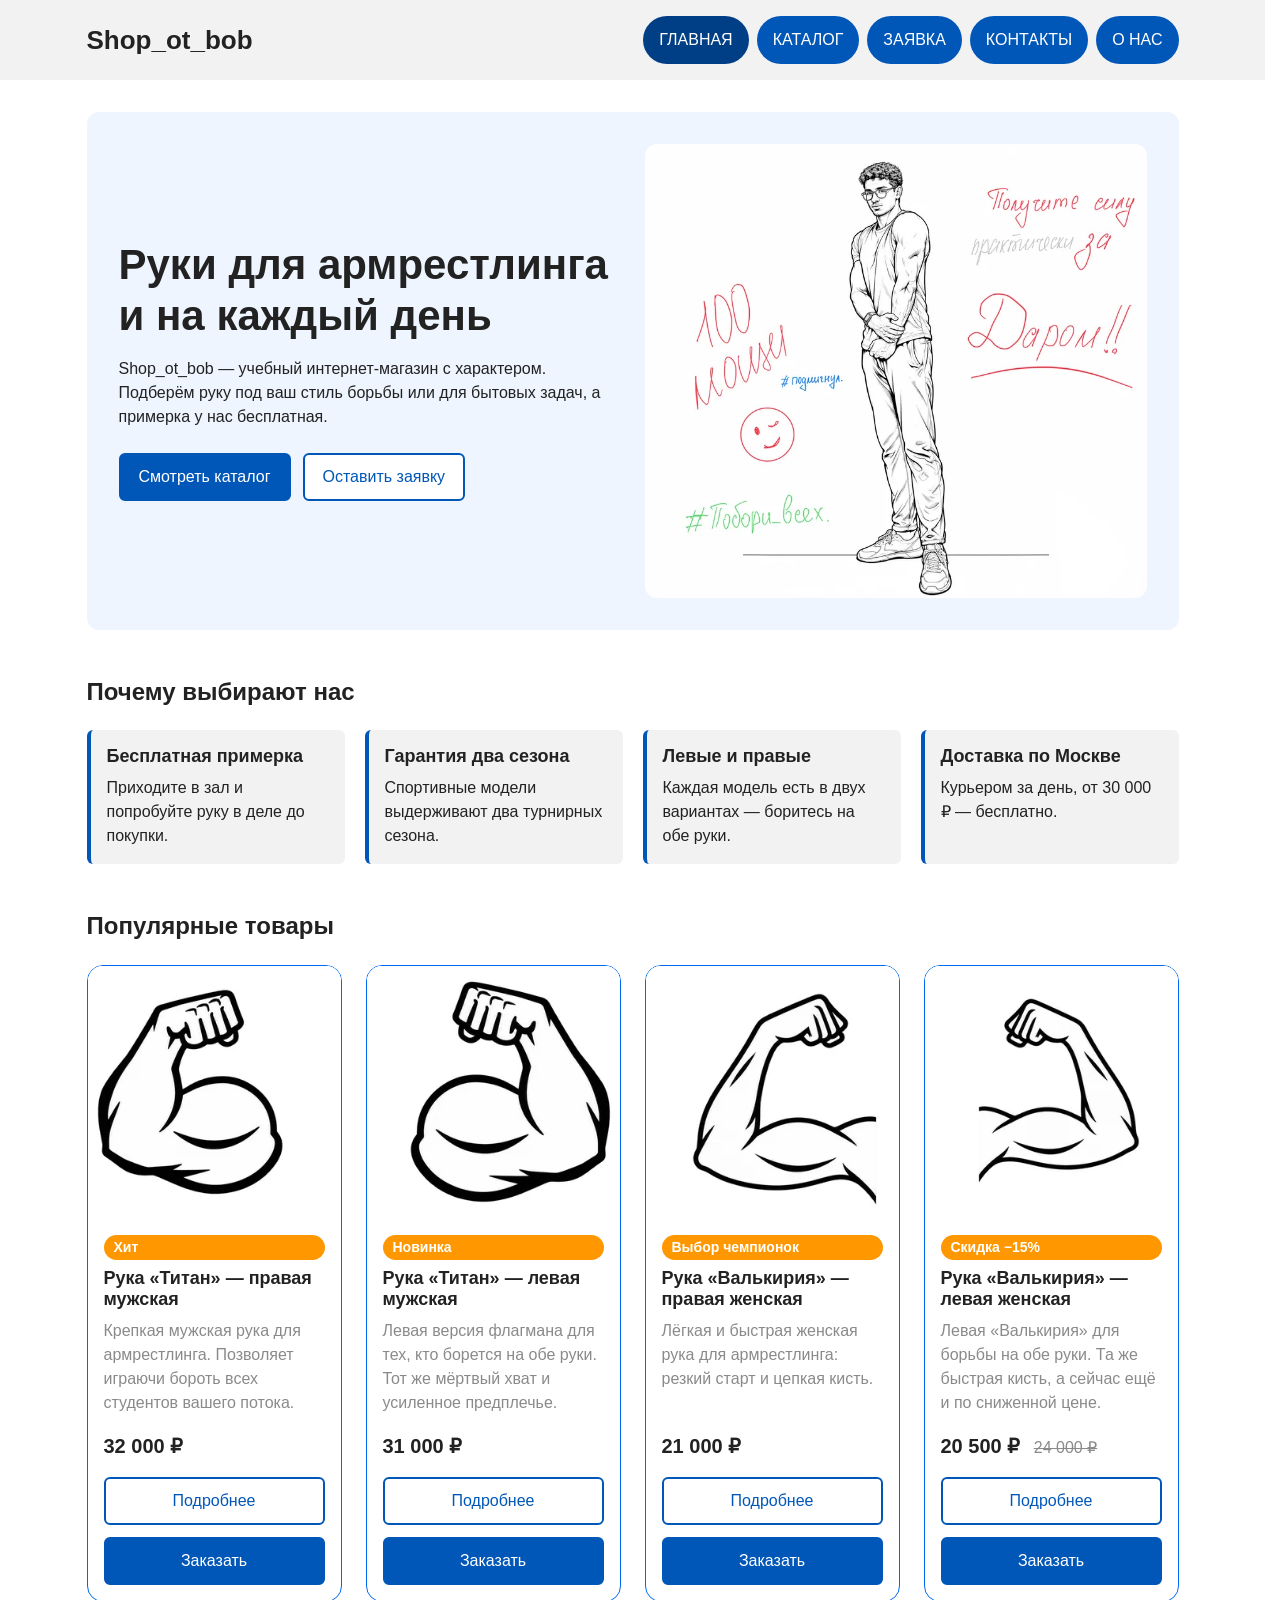
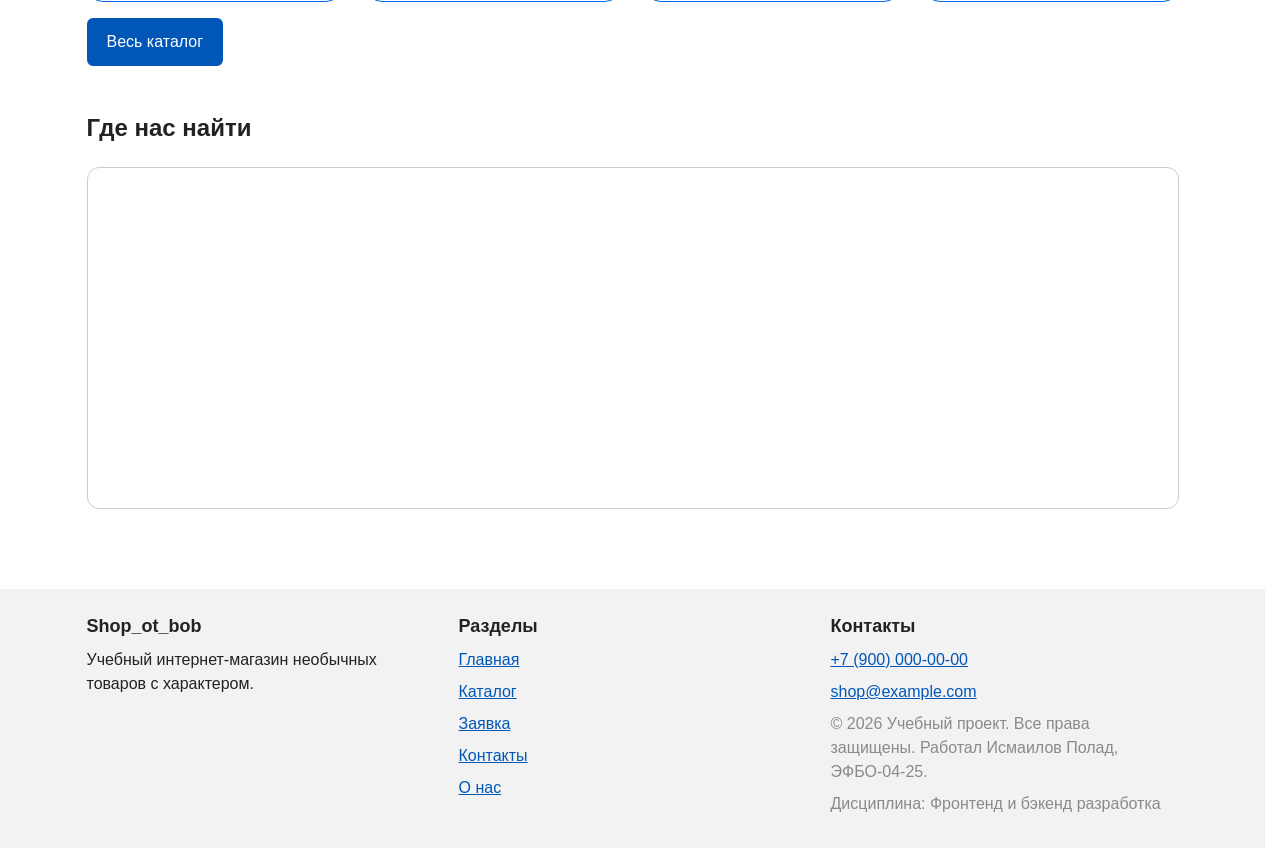
==== index.html @ aaa77d16 "feat: adapt home, catalog and about pages for mobile first layout" ====
<!DOCTYPE html>
<html lang="ru">
<head>
  <meta charset="UTF-8">
  <meta name="viewport" content="width=device-width, initial-scale=1.0">
  <title>Учебный интернет-магазин</title>
  <link rel="icon" type="image/png" href="images/favicon.png">
  <link rel="stylesheet" href="css/style.css">
  <link rel="stylesheet" href="css/responsive.css">
  <script src="js/main.js" defer></script>
</head>
<body>
<header class="page-header">
  <div class="site-header">
    <a class="site-logo" href="index.html">Shop_ot_bob</a>

    <nav class="site-nav" id="site-nav" aria-label="Основная навигация">
      <ul class="site-nav__list">
        <li class="site-nav__item"><a class="site-nav__link site-nav__link--active" href="index.html">Главная</a></li>
        <li class="site-nav__item"><a class="site-nav__link" href="catalog.html">Каталог</a></li>
        <li class="site-nav__item"><a class="site-nav__link" href="order.html">Заявка</a></li>
        <li class="site-nav__item"><a class="site-nav__link" href="contacts.html">Контакты</a></li>
        <li class="site-nav__item"><a class="site-nav__link" href="onas.html">О нас</a></li>
      </ul>
    </nav>
  </div>
</header>

<main class="main">
  <section class="hero section">
    <div class="hero__content">
      <h1 class="hero__title">Руки для армрестлинга и на каждый день</h1>
      <p class="hero__text">
        Shop_ot_bob — учебный интернет-магазин с характером. Подберём руку под ваш стиль борьбы
        или для бытовых задач, а примерка у нас бесплатная.
      </p>
      <div class="hero__actions">
        <a class="button" href="catalog.html">Смотреть каталог</a>
        <a class="button button--ghost" href="order.html">Оставить заявку</a>
      </div>
    </div>

    <div class="hero__media">
      <!--
        picture: на телефоне загружается вертикальный кадр,
        на планшете и desktop — широкий баннер. WebP — для браузеров, которые его понимают.
      -->
      <picture>
        <source
          media="(max-width: 639px)"
          type="image/webp"
          srcset="images/hero-tall-360.webp 360w,
                  images/hero-tall-720.webp 720w"
          sizes="100vw"
          width="720"
          height="900"
        >
        <source
          media="(max-width: 639px)"
          srcset="images/hero-tall-360.jpg 360w,
                  images/hero-tall-720.jpg 720w"
          sizes="100vw"
          width="720"
          height="900"
        >
        <source
          type="image/webp"
          srcset="images/hero-wide-800.webp 800w,
                  images/hero-wide-1200.webp 1200w,
                  images/hero-wide-1600.webp 1600w"
          sizes="(max-width: 899px) 480px, (max-width: 1187px) 45vw, 520px"
        >
        <img
          class="hero__image"
          src="images/hero-wide-800.jpg"
          srcset="images/hero-wide-800.jpg 800w,
                  images/hero-wide-1200.jpg 1200w,
                  images/hero-wide-1600.jpg 1600w"
          sizes="(max-width: 899px) 480px, (max-width: 1187px) 45vw, 520px"
          alt="Реклама товаров"
          width="1628"
          height="1472"
        >
      </picture>
    </div>
  </section>

  <section class="section" aria-labelledby="features-title">
    <h2 class="section__title" id="features-title">Почему выбирают нас</h2>

    <div class="features-grid">
      <article class="feature-card">
        <h3 class="feature-card__title">Бесплатная примерка</h3>
        <p>Приходите в зал и попробуйте руку в деле до покупки.</p>
      </article>

      <article class="feature-card">
        <h3 class="feature-card__title">Гарантия два сезона</h3>
        <p>Спортивные модели выдерживают два турнирных сезона.</p>
      </article>

      <article class="feature-card">
        <h3 class="feature-card__title">Левые и правые</h3>
        <p>Каждая модель есть в двух вариантах — боритесь на обе руки.</p>
      </article>

      <article class="feature-card">
        <h3 class="feature-card__title">Доставка по Москве</h3>
        <p>Курьером за день, от 30 000 ₽ — бесплатно.</p>
      </article>
    </div>
  </section>

  <section class="section" id="popular" aria-labelledby="popular-title">
    <h2 class="section__title" id="popular-title">Популярные товары</h2>

    <div class="products-grid products-grid--wide">
      <article class="product-card">
        <picture>
          <source
            type="image/webp"
            srcset="images/pravaya_ruka-320.webp 320w,
                    images/pravaya_ruka-480.webp 480w,
                    images/pravaya_ruka-640.webp 640w"
            sizes="(max-width: 639px) 100vw, (max-width: 1023px) 50vw, (max-width: 1279px) 33vw, 270px"
          >
          <img
            class="product-card__image"
            src="images/pravaya_ruka-480.jpg"
            srcset="images/pravaya_ruka-320.jpg 320w,
                    images/pravaya_ruka-480.jpg 480w,
                    images/pravaya_ruka-640.jpg 640w"
            sizes="(max-width: 639px) 100vw, (max-width: 1023px) 50vw, (max-width: 1279px) 33vw, 270px"
            alt="Правая рука для армрестлинга"
            width="640"
            height="640"
            loading="lazy"
          >
        </picture>
        <div class="product-card__body">
          <p class="product-card__badge">Хит</p>
          <h3 class="product-card__title"><a href="product.html">Рука «Титан» — правая мужская</a></h3>
          <p class="product-card__description">Крепкая мужская рука для армрестлинга. Позволяет играючи бороть всех студентов вашего потока.</p>
          <p class="product-card__price">32&nbsp;000&nbsp;₽</p>
          <div class="product-card__actions">
            <a class="button button--ghost" href="product.html">Подробнее</a>
            <button class="button product-card__button" type="button" data-product="Рука «Титан» — правая мужская">Заказать</button>
          </div>
        </div>
      </article>

      <article class="product-card">
        <picture>
          <source
            type="image/webp"
            srcset="images/levaya_ruka-320.webp 320w,
                    images/levaya_ruka-480.webp 480w,
                    images/levaya_ruka-640.webp 640w"
            sizes="(max-width: 639px) 100vw, (max-width: 1023px) 50vw, (max-width: 1279px) 33vw, 270px"
          >
          <img
            class="product-card__image"
            src="images/levaya_ruka-480.jpg"
            srcset="images/levaya_ruka-320.jpg 320w,
                    images/levaya_ruka-480.jpg 480w,
                    images/levaya_ruka-640.jpg 640w"
            sizes="(max-width: 639px) 100vw, (max-width: 1023px) 50vw, (max-width: 1279px) 33vw, 270px"
            alt="Левая рука для армрестлинга"
            width="640"
            height="640"
            loading="lazy"
          >
        </picture>
        <div class="product-card__body">
          <p class="product-card__badge">Новинка</p>
          <h3 class="product-card__title"><a href="product.html">Рука «Титан» — левая мужская</a></h3>
          <p class="product-card__description">Левая версия флагмана для тех, кто борется на обе руки. Тот же мёртвый хват и усиленное предплечье.</p>
          <p class="product-card__price">31&nbsp;000&nbsp;₽</p>
          <div class="product-card__actions">
            <a class="button button--ghost" href="product.html">Подробнее</a>
            <button class="button product-card__button" type="button" data-product="Рука «Титан» — левая мужская">Заказать</button>
          </div>
        </div>
      </article>

      <article class="product-card">
        <picture>
          <source
            type="image/webp"
            srcset="images/prav_zhenskaya_ruka-320.webp 320w,
                    images/prav_zhenskaya_ruka-480.webp 480w,
                    images/prav_zhenskaya_ruka-640.webp 640w"
            sizes="(max-width: 639px) 100vw, (max-width: 1023px) 50vw, (max-width: 1279px) 33vw, 270px"
          >
          <img
            class="product-card__image"
            src="images/prav_zhenskaya_ruka-480.jpg"
            srcset="images/prav_zhenskaya_ruka-320.jpg 320w,
                    images/prav_zhenskaya_ruka-480.jpg 480w,
                    images/prav_zhenskaya_ruka-640.jpg 640w"
            sizes="(max-width: 639px) 100vw, (max-width: 1023px) 50vw, (max-width: 1279px) 33vw, 270px"
            alt="Правая женская рука для армрестлинга"
            width="640"
            height="640"
            loading="lazy"
          >
        </picture>
        <div class="product-card__body">
          <p class="product-card__badge">Выбор чемпионок</p>
          <h3 class="product-card__title"><a href="product.html">Рука «Валькирия» — правая женская</a></h3>
          <p class="product-card__description">Лёгкая и быстрая женская рука для армрестлинга: резкий старт и цепкая кисть.</p>
          <p class="product-card__price">21&nbsp;000&nbsp;₽</p>
          <div class="product-card__actions">
            <a class="button button--ghost" href="product.html">Подробнее</a>
            <button class="button product-card__button" type="button" data-product="Рука «Валькирия» — правая женская">Заказать</button>
          </div>
        </div>
      </article>

      <article class="product-card">
        <picture>
          <source
            type="image/webp"
            srcset="images/lev_zhenskaya_ruka-320.webp 320w,
                    images/lev_zhenskaya_ruka-480.webp 480w,
                    images/lev_zhenskaya_ruka-640.webp 640w"
            sizes="(max-width: 639px) 100vw, (max-width: 1023px) 50vw, (max-width: 1279px) 33vw, 270px"
          >
          <img
            class="product-card__image"
            src="images/lev_zhenskaya_ruka-480.jpg"
            srcset="images/lev_zhenskaya_ruka-320.jpg 320w,
                    images/lev_zhenskaya_ruka-480.jpg 480w,
                    images/lev_zhenskaya_ruka-640.jpg 640w"
            sizes="(max-width: 639px) 100vw, (max-width: 1023px) 50vw, (max-width: 1279px) 33vw, 270px"
            alt="Левая женская рука для армрестлинга"
            width="640"
            height="640"
            loading="lazy"
          >
        </picture>
        <div class="product-card__body">
          <p class="product-card__badge">Скидка −15%</p>
          <h3 class="product-card__title"><a href="product.html">Рука «Валькирия» — левая женская</a></h3>
          <p class="product-card__description">Левая «Валькирия» для борьбы на обе руки. Та же быстрая кисть, а сейчас ещё и по сниженной цене.</p>
          <p class="product-card__price">20&nbsp;500&nbsp;₽ <del>24&nbsp;000&nbsp;₽</del></p>
          <div class="product-card__actions">
            <a class="button button--ghost" href="product.html">Подробнее</a>
            <button class="button product-card__button" type="button" data-product="Рука «Валькирия» — левая женская">Заказать</button>
          </div>
        </div>
      </article>
    </div>

    <p class="hero__actions">
      <a class="button" href="catalog.html">Весь каталог</a>
    </p>
  </section>

  <section class="section" id="map" aria-labelledby="map-title">
    <h2 class="section__title" id="map-title">Где нас найти</h2>
    <div class="map-container">
      <iframe src="https://yandex.ru/map-widget/v1/?um=constructor%3A89a524108dad21f16cf2f4a0d76adc41d935ef46cfc1c6afd9af5f4293ef12c2&amp;source=constructor" frameborder="0"></iframe>
    </div>
  </section>

  <p class="success-message" id="quick-success" role="status" hidden>
  Форма успешно отправлена!
</p>
</main>

<footer class="site-footer">
  <div class="site-footer__inner">
    <div class="site-footer__col">
      <p class="site-footer__title">Shop_ot_bob</p>
      <p>Учебный интернет-магазин необычных товаров с характером.</p>
    </div>

    <nav class="site-footer__col" aria-label="Навигация в подвале">
      <p class="site-footer__title">Разделы</p>
      <ul class="site-footer__list">
          <li><a href="index.html">Главная</a></li>
          <li><a href="catalog.html">Каталог</a></li>
          <li><a href="order.html">Заявка</a></li>
          <li><a href="contacts.html">Контакты</a></li>
          <li><a href="onas.html">О нас</a></li>
      </ul>
    </nav>

    <div class="site-footer__col">
      <p class="site-footer__title">Контакты</p>
      <ul class="site-footer__list">
        <li><a href="tel:+79000000000">+7 (900) 000-00-00</a></li>
        <li><a href="mailto:shop@example.com">shop@example.com</a></li>
      </ul>
      <p class="site-footer__copy">&copy; 2026 Учебный проект. Все права защищены. Работал Исмаилов Полад, ЭФБО-04-25.</p>
      <p class="site-footer__copy">Дисциплина: Фронтенд и бэкенд разработка</p>
    </div>
  </div>
</footer>

<dialog class="order-dialog" id="order-dialog" aria-labelledby="order-dialog-title">
  <h2 class="order-dialog__title" id="order-dialog-title" tabindex="-1" autofocus>Быстрая заявка</h2>

  <form class="order-form order-form--single js-form" id="quick-form" action="#" method="post" data-success="quick-success" novalidate>
    <input id="selected-product" name="selected-product" type="hidden">

    <div class="order-form__group">
      <label class="order-form__label" for="quick-name">Имя</label>
      <input class="order-form__input" id="quick-name" name="name" type="text" minlength="2" autocomplete="given-name" placeholder="Введите ваше имя" required>
    </div>

    <div class="order-form__group">
      <label class="order-form__label" for="quick-email">E-mail</label>
      <input class="order-form__input" id="quick-email" name="email" type="email" autocomplete="email" placeholder="example@mail.ru" required>
    </div>

    <div class="order-form__group">
      <label class="order-form__label" for="quick-phone">Телефон</label>
      <input class="order-form__input" id="quick-phone" name="phone" type="tel" inputmode="tel" autocomplete="tel" placeholder="+7 (900) 000-00-00" pattern="^\+7 \(\d{3}\) \d{3}-\d{2}-\d{2}$" required>
      <p class="form-note" id="quick-phone-hint">Формат: +7 (900) 000-00-00</p>
    </div>

    <div class="order-form__group">
      <label class="order-form__label" for="quick-topic">Тема заявки</label>
      <select class="order-form__select" id="quick-topic" name="topic" required>
        <option value="">Выберите тему</option>
        <option value="product">Заказ товара</option>
        <option value="consultation">Консультация</option>
        <option value="delivery">Доставка</option>
      </select>
    </div>

    <div class="order-form__group">
      <label class="order-form__label" for="quick-comment">Комментарий</label>
      <textarea class="order-form__textarea" id="quick-comment" name="comment" rows="3" placeholder="Укажите дополнительную информацию"></textarea>
    </div>

    <div class="order-form__group order-form__group--wide">
      <label class="order-form__check" for="quick-agreement">
        <input id="quick-agreement" name="agreement" type="checkbox" required>
        Я согласен на обработку данных
      </label>
    </div>

    <div class="form-actions">
      <button class="button" type="submit">Отправить заявку</button>
      <button class="button button--ghost" type="button" data-close-dialog>Закрыть</button>
    </div>
  </form>
</dialog>
</body>
</html>
---- css/style.css ----
/*
  style.css — базовое оформление сайта (основа из КР №1).
  Здесь цвета, шрифты, кнопки, карточки, формы и таблицы.
  Всё, что связано с сеткой и размерами экранов, лежит в responsive.css.
*/

/* ===============================
   1. Переменные проекта
   =============================== */
:root {
  /* Основные цвета проекта */
  --color-bg: #ffffff;
  --color-text: #222222;
  --color-muted: #8a8a8a;
  --color-primary: #0057b8;
  --color-primary-dark: #003f86;
  --color-border: #dddddd;
  --color-border-strong: #cccccc;
  --color-surface: #f2f2f2;
  --color-surface-accent: #eef5ff;
  --color-danger: #b00020;
  --color-success: #168a2f;
  --color-success-bg: #eefaf0;
  --color-white: #ffffff;
  --color-badge-bg: #ff9800;
  --color-badge-text: #ffffff;

  /* Отступы */
  --space-xs: 4px;
  --space-sm: 8px;
  --space-md: 16px;
  --space-lg: 24px;
  --space-xl: 32px;

  /* Скругления */
  --radius-sm: 6px;
  --radius-md: 8px;
  --radius-lg: 12px;
  --radius-pill: 24px;

  /* Размеры */
  --container-width: 1140px;
}

/* ===============================
   2. Базовые стили
   =============================== */

/*
  border-box делает расчёт размеров понятным:
  width включает content, padding и border.
*/
* {
  box-sizing: border-box;
}

html {
  scrollbar-gutter: stable;
}

/*
  body — flex-колонка на всю высоту окна,
  чтобы подвал прижимался к низу на коротких страницах.
*/
body {
  min-height: 100vh;
  display: flex;
  flex-direction: column;
  margin: 0;
  font-family: Arial, sans-serif;
  line-height: 1.5;
  color: var(--color-text);
  background-color: var(--color-bg);
}

h1,
h2,
h3 {
  line-height: 1.2;
}

a {
  color: var(--color-primary);
}

a:hover {
  color: var(--color-primary-dark);
}

/* Шапка и подвал — светло-серый фон, как в КР №1. */
.page-header,
.site-footer {
  background-color: var(--color-surface);
}

.site-footer {
  margin-top: auto;
}

.site-footer p {
  margin: 0 0 var(--space-sm);
}

.site-footer__title {
  margin: 0 0 var(--space-sm);
  font-size: 18px;
  font-weight: bold;
}

.site-footer__list {
  margin: 0;
  padding: 0;
  list-style: none;
}

.site-footer__list li {
  margin-bottom: var(--space-sm);
}

.site-footer__copy {
  color: var(--color-muted);
}

/* Текстовый логотип. */
.site-logo {
  font-weight: bold;
  text-decoration: none;
  font-size: 26px;
  color: var(--color-text);
}

.site-logo:hover {
  color: var(--color-primary-dark);
}

/* Убираем стандартные отступы и маркеры списка навигации. */
.site-nav__list {
  margin: 0;
  padding: 0;
  list-style: none;
}

/* ===============================
   3. Общие элементы интерфейса
   =============================== */

/* Ссылки меню оформлены как «таблетки». */
.site-nav__link {
  display: flex;
  align-items: center;
  justify-content: center;
  min-height: 48px;
  padding: 12px 20px;
  border-radius: var(--radius-pill);
  background-color: var(--color-primary);
  color: var(--color-white);
  text-decoration: none;
  text-transform: uppercase;
}

.site-nav__link:hover {
  background-color: var(--color-primary-dark);
  color: var(--color-white);
}

/* Текущая страница в меню. */
.site-nav__link--active {
  background-color: var(--color-primary-dark);
}

/* Кнопки: и <button>, и ссылки с классом .button выглядят одинаково. */
button {
  font: inherit;
  cursor: pointer;
}

.button {
  display: inline-flex;
  align-items: center;
  justify-content: center;
  min-height: 44px;
  padding: 10px 18px;
  border: 2px solid var(--color-primary);
  border-radius: var(--radius-sm);
  background-color: var(--color-primary);
  color: var(--color-white);
  font: inherit;
  text-align: center;
  text-decoration: none;
}

.button:hover {
  border-color: var(--color-primary-dark);
  background-color: var(--color-primary-dark);
  color: var(--color-white);
}

/* Второстепенная кнопка — только рамка. */
.button--ghost {
  background-color: var(--color-white);
  color: var(--color-primary);
}

.button--ghost:hover {
  background-color: var(--color-surface-accent);
  color: var(--color-primary-dark);
}

.section__title {
  margin: 0 0 var(--space-lg);
  font-size: 24px;
}

.page-title {
  margin: 0 0 var(--space-md);
  font-size: 28px;
}

.page-lead {
  margin: 0 0 var(--space-lg);
  color: var(--color-muted);
}

/* «Хлебные крошки». */
.breadcrumbs__list {
  display: flex;
  flex-wrap: wrap;
  gap: var(--space-sm);
  margin: 0 0 var(--space-md);
  padding: 0;
  list-style: none;
  color: var(--color-muted);
}

.breadcrumbs__list li + li::before {
  content: "/";
  margin-right: var(--space-sm);
}

/* ===============================
   4. Компоненты страницы
   =============================== */

/* Hero-блок — первый крупный блок главной страницы. */
.hero {
  padding: var(--space-lg) var(--space-md);
  border-radius: var(--radius-lg);
  background-color: var(--color-surface-accent);
}

.hero__title {
  margin: 0 0 var(--space-md);
  font-size: 28px;
}

.hero__text {
  margin: 0 0 var(--space-lg);
}

.hero__image {
  display: block;
  border-radius: var(--radius-lg);
  background-color: var(--color-white);
}

/* Карточки преимуществ. */
.feature-card {
  padding: var(--space-md);
  border-left: 4px solid var(--color-primary);
  border-radius: var(--radius-sm);
  background-color: var(--color-surface);
}

.feature-card__title {
  margin: 0 0 var(--space-sm);
  font-size: 18px;
}

.feature-card p {
  margin: 0;
}

/* Карточка товара. */
.product-card {
  border: 1px solid #0069f1;
  border-radius: 16px;
  background-color: var(--color-white);
  overflow: hidden;
}

.product-card__image {
  display: block;
  width: 100%;
  background-color: var(--color-white);
}

.product-card__body {
  padding: var(--space-md);
}

.product-card__badge {
  display: inline-block;
  margin: 0 0 var(--space-sm);
  padding: 2px 10px;
  border-radius: var(--radius-pill);
  background-color: var(--color-badge-bg);
  color: var(--color-badge-text);
  font-size: 14px;
  font-weight: bold;
}

.product-card__title {
  margin: 0 0 var(--space-sm);
  font-size: 18px;
}

.product-card__title a {
  color: var(--color-text);
  text-decoration: none;
}

.product-card__title a:hover {
  color: var(--color-primary);
  text-decoration: underline;
}

.product-card__description {
  margin: 0 0 var(--space-md);
  color: var(--color-muted);
}

.product-card__price {
  margin: 0 0 var(--space-md);
  font-size: 20px;
  font-weight: bold;
}

.product-card__price del {
  margin-left: var(--space-sm);
  color: var(--color-muted);
  font-size: 16px;
  font-weight: normal;
}

/* Блок с картой. */
.map-container {
  width: 100%;
  border: 1px solid #cccccc;
  border-radius: var(--radius-lg);
  overflow: hidden;
}

.map-container iframe {
  display: block;
  width: 100%;
  border: 0;
}

/* Фильтр каталога. */
.catalog-filters {
  padding: var(--space-md);
  border: 1px solid var(--color-border);
  border-radius: var(--radius-lg);
  background-color: var(--color-surface);
}

.catalog-filters__title {
  margin: 0 0 var(--space-md);
  font-size: 20px;
}

.filter-group {
  margin: 0 0 var(--space-md);
  padding: 0;
  border: 0;
}

.filter-group legend,
.filter-group__label {
  display: block;
  margin-bottom: var(--space-sm);
  padding: 0;
  font-weight: bold;
}

.filter-option {
  display: flex;
  align-items: center;
  gap: var(--space-sm);
  min-height: 36px;
}

.filter-option input {
  width: 20px;
  height: 20px;
  margin: 0;
  accent-color: var(--color-primary);
}

.catalog-count {
  margin: 0;
  font-weight: bold;
}

.catalog-empty {
  padding: var(--space-md);
  border-left: 4px solid var(--color-primary);
  background-color: var(--color-surface-accent);
}

/* Страница товара. */
.product__image {
  display: block;
  width: 100%;
  border: 1px solid var(--color-border);
  border-radius: 16px;
  background-color: var(--color-white);
}

.product__price {
  margin: 0 0 var(--space-md);
  font-size: 28px;
  font-weight: bold;
}

.product__price del {
  margin-left: var(--space-sm);
  color: var(--color-muted);
  font-size: 18px;
  font-weight: normal;
}

.product__stock {
  margin: 0 0 var(--space-md);
  color: var(--color-success);
  font-weight: bold;
}

.product__stock--out {
  color: var(--color-danger);
}

/* Таблица характеристик и сравнения. */
.product-table {
  border-collapse: collapse;
  background-color: var(--color-white);
}

.product-table caption {
  padding: var(--space-sm) 0;
  font-weight: bold;
  text-align: left;
}

.product-table th,
.product-table td {
  padding: 12px;
  border: 1px solid var(--color-border);
  text-align: left;
  vertical-align: top;
}

.product-table thead th {
  background-color: var(--color-surface-accent);
}

.product-table tbody th {
  background-color: var(--color-surface);
}

/* Контакты. */
.contact-card {
  padding: var(--space-md);
  border: 1px solid var(--color-border);
  border-radius: var(--radius-lg);
  background-color: var(--color-white);
}

.contact-card h2 {
  margin: 0 0 var(--space-md);
  font-size: 20px;
}

.contact-list {
  margin: 0;
}

.contact-list dt {
  color: var(--color-muted);
  font-size: 14px;
}

.contact-list dd {
  margin: 0 0 var(--space-md);
}

.contact-card address {
  font-style: normal;
}

/* Шаги оформления заявки и сводка заказа. */
.order-aside {
  padding: var(--space-md);
  border-radius: var(--radius-lg);
  background-color: var(--color-surface-accent);
}

.order-aside h2 {
  margin: 0 0 var(--space-md);
  font-size: 20px;
}

.order-steps {
  margin: 0;
  padding-left: 20px;
}

.order-steps li {
  margin-bottom: var(--space-sm);
}

.about p {
  margin: 0 0 20px;
  line-height: 1.7;
}

/* ===============================
   5. Форма и модальное окно
   =============================== */

/*
  Модальное окно. Элемент dialog сам открывается поверх страницы,
  не выпускает фокус наружу и закрывается по Esc.
*/
.order-dialog {
  padding: var(--space-lg);
  border: none;
  border-radius: var(--radius-lg);
}

/* Затемнение фона за модальным окном. */
.order-dialog::backdrop {
  background-color: rgb(0 0 0 / 0.5);
}

.order-dialog__title {
  margin: 0 0 var(--space-md);
  font-size: 22px;
}

/* Подпись поля. */
.order-form__label {
  font-weight: bold;
}

/* Основные поля формы. */
.order-form__input,
.order-form__select,
.order-form__textarea {
  padding: 10px 12px;
  border: 1px solid var(--color-border-strong);
  border-radius: var(--radius-sm);
  background-color: var(--color-white);
  color: var(--color-text);
  font: inherit;
}

.order-form__fieldset {
  margin: 0;
  padding: var(--space-md);
  border: 1px solid var(--color-border);
  border-radius: var(--radius-sm);
}

.order-form__fieldset legend {
  padding: 0 var(--space-sm);
  font-weight: bold;
}

/* Подсказка под полем. */
.form-note {
  margin: 0;
  color: var(--color-muted);
  font-size: 14px;
}

/* Пояснение над формой. */
.page-note {
  margin: 0 0 var(--space-md);
}

/* Подсветка ошибочных полей: aria-invalid добавляет JavaScript. */
[aria-invalid="true"] {
  border-color: var(--color-danger);
}

/* Сообщение об успешной отправке. */
.success-message {
  margin: var(--space-lg) 0 0;
  padding: var(--space-md);
  border-left: 4px solid var(--color-success);
  background-color: var(--color-success-bg);
}
---- css/responsive.css ----
/*
  responsive.css — адаптивные стили проекта (КР №3).
  Подключается ПОСЛЕ style.css, поэтому может переопределять базовые правила.

  Подход Mobile First:
  сначала описан вид для телефона (правила без медиазапросов),
  затем через @media (min-width: ...) страница расширяется.

  Контрольные точки:
    640px  — крупный телефон / маленький планшет
    768px  — планшет
    1024px — небольшой desktop
    1280px — широкий desktop
*/

/* ===============================
   1. Базовые адаптивные правила
   =============================== */

/* Изображения и видео никогда не шире своего контейнера. */
img,
video {
  max-width: 100%;
  height: auto;
}

/* Длинные слова и ссылки переносятся, а не растягивают страницу. */
body {
  overflow-wrap: anywhere;
}

/*
  Общий контейнер: на телефоне — вся ширина с полями 16px,
  на широком экране — не больше 1140px и по центру.
*/
.site-header,
.main,
.site-footer__inner {
  width: 100%;
  max-width: var(--container-width);
  margin-inline: auto;
  padding: 16px;
}

.main {
  padding-block: 24px;
}

.section {
  margin-bottom: 32px;
}

/* ===============================
   2. Шапка и навигация (Flexbox)
   =============================== */

/* Телефон: логотип сверху, под ним меню в столбик. */
.site-header {
  display: flex;
  flex-direction: column;
  gap: 16px;
}

.site-nav__list {
  display: flex;
  flex-direction: column;
  gap: 8px;
}

/* ===============================
   3. Hero-блок (Flexbox)
   =============================== */

/* Телефон: текст, под ним картинка. */
.hero {
  display: flex;
  flex-direction: column;
  gap: 24px;
}

/* Кнопки hero: на узком экране переносятся и не слипаются. */
.hero__actions,
.product-card__actions,
.product__actions,
.form-actions {
  display: flex;
  flex-wrap: wrap;
  gap: 12px;
}

/* На телефоне кнопки растягиваются — по ним проще попасть пальцем. */
.hero__actions .button,
.product-card__actions .button,
.product__actions .button,
.form-actions .button {
  flex: 1 1 140px;
}

/* В колонке картинка не растягивается на весь планшет. */
.hero__media {
  width: 100%;
  max-width: 480px;
  margin-inline: auto;
}

.hero__image {
  width: 100%;
}

/* ===============================
   4. Сетки карточек (CSS Grid)
   =============================== */

/* Телефон: одна колонка. minmax(0, 1fr) не даёт содержимому распирать сетку. */
.features-grid,
.products-grid {
  display: grid;
  grid-template-columns: minmax(0, 1fr);
  gap: 16px;
}

/* Карточка — flex-колонка: кнопки прижаты к низу, карточки в ряду одной высоты. */
.product-card {
  display: flex;
  flex-direction: column;
}

.product-card__body {
  display: flex;
  flex: 1;
  flex-direction: column;
}

.product-card__description {
  flex: 1;
}

/* Квадратное изображение сохраняет пропорции при любой ширине колонки. */
.product-card__image {
  aspect-ratio: 1 / 1;
  object-fit: contain;
}

/* ===============================
   5. Каталог: фильтр + товары
   =============================== */

/* Телефон: фильтр над списком товаров. */
.catalog-layout {
  display: grid;
  grid-template-columns: minmax(0, 1fr);
  gap: 24px;
}

.catalog-toolbar {
  display: flex;
  flex-wrap: wrap;
  align-items: center;
  justify-content: space-between;
  gap: 12px;
  margin-bottom: 16px;
}

.catalog-toolbar .order-form__select {
  width: auto;
  max-width: 100%;
}

/* ===============================
   6. Страница товара
   =============================== */

.product {
  display: grid;
  grid-template-columns: minmax(0, 1fr);
  gap: 24px;
}

.product__image {
  aspect-ratio: 1 / 1;
  object-fit: contain;
}

.product__title {
  margin: 0 0 12px;
  font-size: 26px;
}

/* ===============================
   7. Адаптивные таблицы
   =============================== */

/*
  Широкая таблица прокручивается внутри своего контейнера,
  а вся страница вбок не уезжает.
*/
.table-wrapper {
  overflow-x: auto;
  -webkit-overflow-scrolling: touch;
}

.product-table {
  width: 100%;
  min-width: 640px;
}

/* Узкая таблица из двух колонок помещается на телефоне без прокрутки. */
.product-table--compact {
  min-width: 0;
}

/* ===============================
   8. Адаптивные формы (CSS Grid)
   =============================== */

/* Телефон: все поля в одну колонку. */
.order-form {
  display: grid;
  grid-template-columns: minmax(0, 1fr);
  gap: 16px;
}

.order-form__group {
  display: grid;
  align-content: start;
  gap: 6px;
  min-width: 0;
}

/*
  Поля занимают всю ширину и не ниже 44px — удобно нажимать пальцем.
  font-size 16px отключает автоматическое увеличение страницы в iOS при фокусе.
*/
.order-form__input,
.order-form__select,
.order-form__textarea {
  width: 100%;
  min-height: 44px;
  font-size: 16px;
}

.order-form__textarea {
  min-height: 120px;
  resize: vertical;
}

/* Чекбоксы и радиокнопки: крупная область нажатия. */
.order-form__check {
  display: flex;
  align-items: center;
  gap: 12px;
  min-height: 44px;
}

.order-form__check input {
  flex: none;
  width: 22px;
  height: 22px;
  margin: 0;
  accent-color: var(--color-primary);
}

.order-layout,
.contacts-grid {
  display: grid;
  grid-template-columns: minmax(0, 1fr);
  gap: 24px;
}

.contacts-grid__info {
  display: grid;
  align-content: start;
  gap: 16px;
}

.map-container iframe {
  height: 260px;
}

/* ===============================
   9. Модальное окно
   =============================== */

/* Окно не выходит за экран; длинная форма прокручивается внутри окна. */
.order-dialog {
  width: min(100% - 32px, 560px);
  max-height: calc(100vh - 32px);
  max-height: calc(100dvh - 32px);
  overflow: auto;
}

/* ===============================
   10. Подвал и «О нас»
   =============================== */

.site-footer__inner {
  display: flex;
  flex-direction: column;
  gap: 24px;
  padding-block: 24px;
}

.about {
  display: grid;
  grid-template-columns: minmax(0, 1fr);
  gap: 24px;
}

.about__image {
  display: block;
  width: 100%;
  max-width: 240px;
  margin-inline: auto;
  border-radius: var(--radius-lg);
}

/* ===============================
   11. Медиазапросы
   =============================== */

/* ---------- от 640px: крупный телефон ---------- */
@media (min-width: 640px) {
  /* Карточки и преимущества — в две колонки. */
  .features-grid,
  .products-grid {
    grid-template-columns: repeat(2, minmax(0, 1fr));
    gap: 20px;
  }

  /* Кнопки перестают растягиваться. */
  .hero__actions .button,
  .product__actions .button,
  .form-actions .button {
    flex: 0 1 auto;
  }
}

/* ---------- от 768px: планшет ---------- */
@media (min-width: 768px) {
  .site-header,
  .main,
  .site-footer__inner {
    padding-inline: 24px;
  }

  .main {
    padding-block: 32px;
  }

  .section {
    margin-bottom: 48px;
  }

  /* Шапка: логотип слева, меню справа в одну строку. */
  .site-header {
    flex-direction: row;
    align-items: center;
    justify-content: space-between;
  }

  .site-nav__list {
    flex-direction: row;
    flex-wrap: wrap;
    justify-content: flex-end;
  }

  .site-nav__link {
    padding-inline: 16px;
  }

  .page-title {
    font-size: 34px;
  }

  .hero {
    padding: 32px;
  }

  .hero__title {
    font-size: 36px;
  }

  /* Форма: две колонки, широкие поля — на всю строку. */
  .order-form {
    grid-template-columns: repeat(2, minmax(0, 1fr));
    gap: 20px;
  }

  .order-form__group--wide,
  .order-form .form-actions {
    grid-column: 1 / -1;
  }

  /* В модальном окне мало места — форма остаётся в одну колонку. */
  .order-form--single {
    grid-template-columns: minmax(0, 1fr);
  }

  /* Товар: изображение слева, описание справа. */
  .product {
    grid-template-columns: minmax(0, 5fr) minmax(0, 6fr);
    gap: 32px;
    align-items: start;
  }

  .product__title {
    font-size: 32px;
  }

  /* Контакты: информация слева, форма справа. */
  .contacts-grid {
    grid-template-columns: minmax(0, 2fr) minmax(0, 3fr);
    align-items: start;
  }

  .contacts-grid__map {
    grid-column: 1 / -1;
  }

  .map-container iframe {
    height: 340px;
  }

  .about {
    grid-template-columns: 240px minmax(0, 1fr);
    align-items: start;
  }

  /* Подвал: три колонки в ряд. */
  .site-footer__inner {
    flex-direction: row;
    justify-content: space-between;
  }

  .site-footer__col {
    flex: 1;
  }
}

/* ---------- от 900px: hero в две колонки ---------- */
@media (min-width: 900px) {
  .hero {
    flex-direction: row;
    align-items: center;
  }

  .hero__content,
  .hero__media {
    flex: 1;
    min-width: 0;
    max-width: none;
  }
}

/* ---------- от 1024px: небольшой desktop ---------- */
@media (min-width: 1024px) {
  .features-grid {
    grid-template-columns: repeat(4, minmax(0, 1fr));
  }

  .products-grid {
    grid-template-columns: repeat(3, minmax(0, 1fr));
    gap: 24px;
  }

  /* Каталог: фильтр становится боковой колонкой и «прилипает» при прокрутке. */
  .catalog-layout {
    grid-template-columns: 260px minmax(0, 1fr);
    align-items: start;
    gap: 32px;
  }

  .catalog-filters {
    position: sticky;
    top: 16px;
  }

  /* Заявка: форма слева, справа пояснение. */
  .order-layout {
    grid-template-columns: minmax(0, 2fr) minmax(0, 1fr);
    align-items: start;
    gap: 32px;
  }

  .hero__title {
    font-size: 42px;
  }
}

/* ---------- от 1280px: широкий desktop ---------- */
@media (min-width: 1280px) {
  /* На главной помещается четыре карточки в ряд. */
  .products-grid--wide {
    grid-template-columns: repeat(4, minmax(0, 1fr));
  }

  .catalog-layout {
    grid-template-columns: 280px minmax(0, 1fr);
  }
}
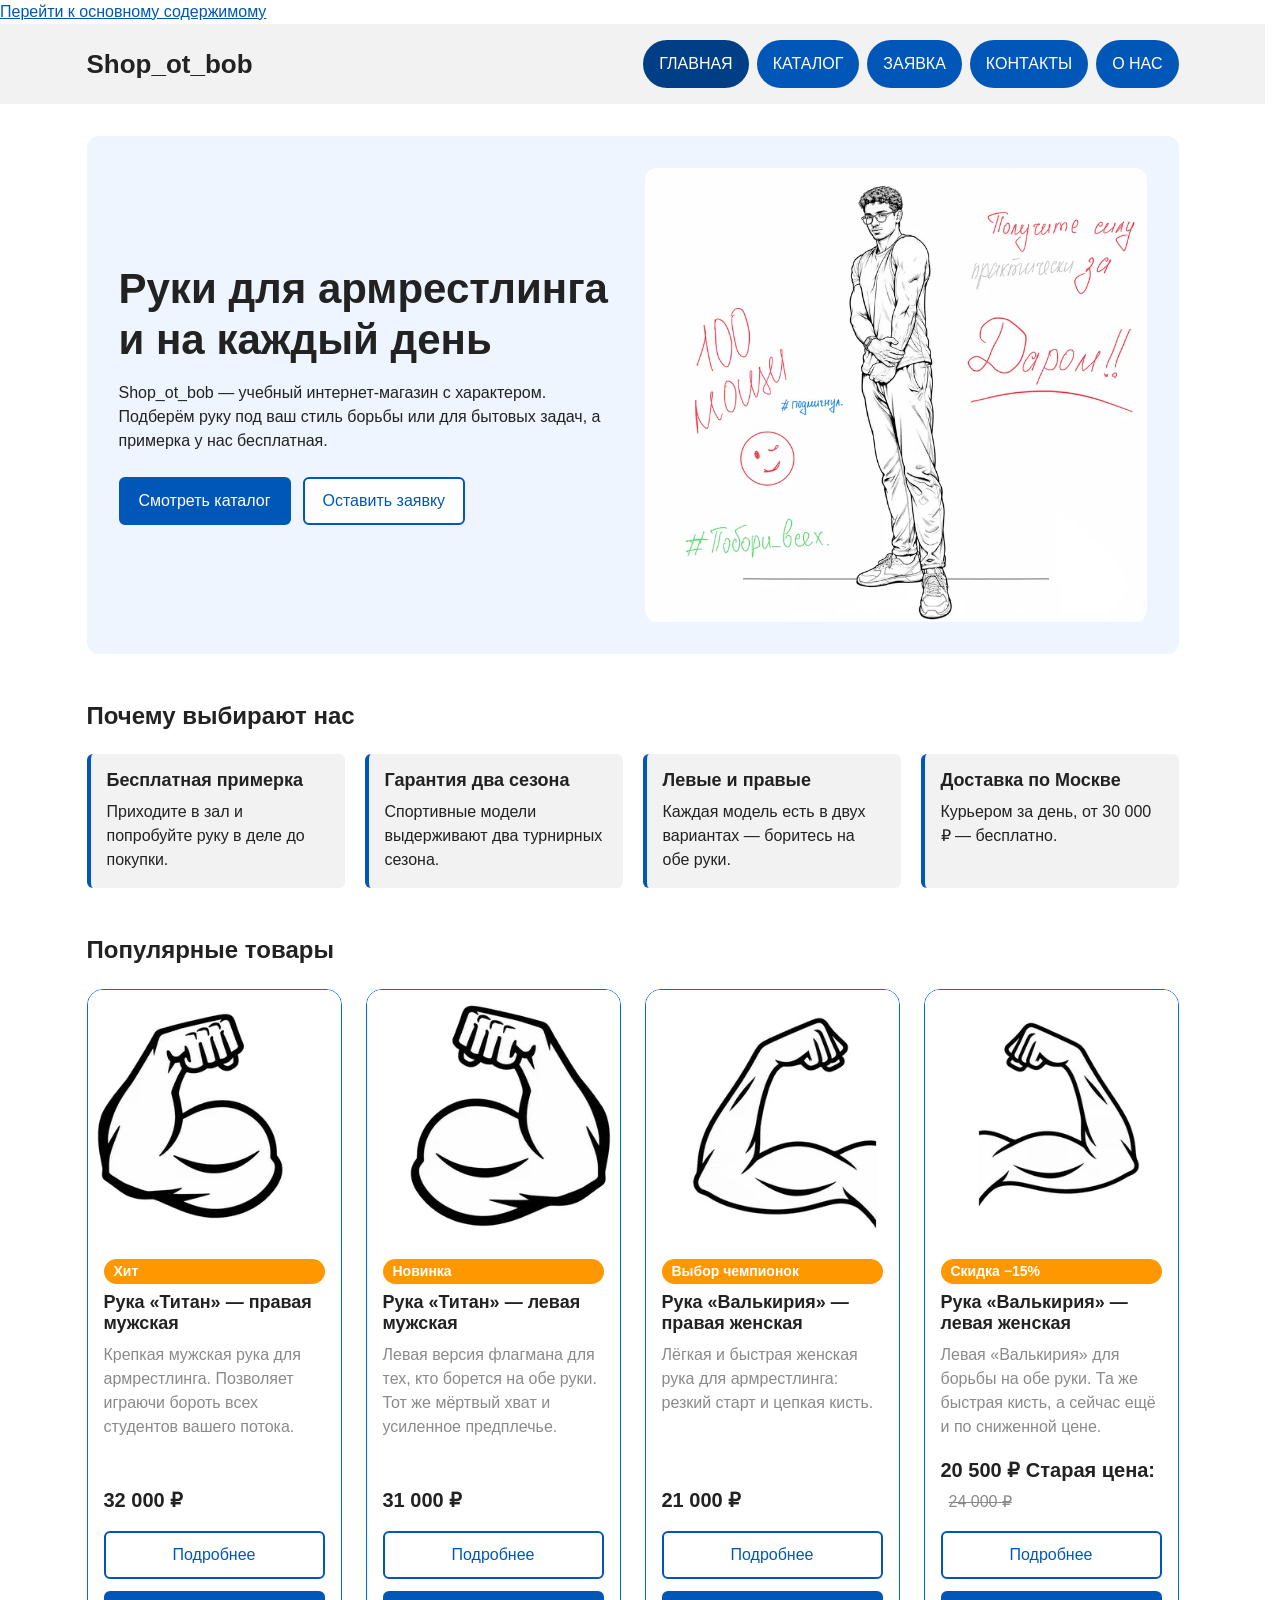
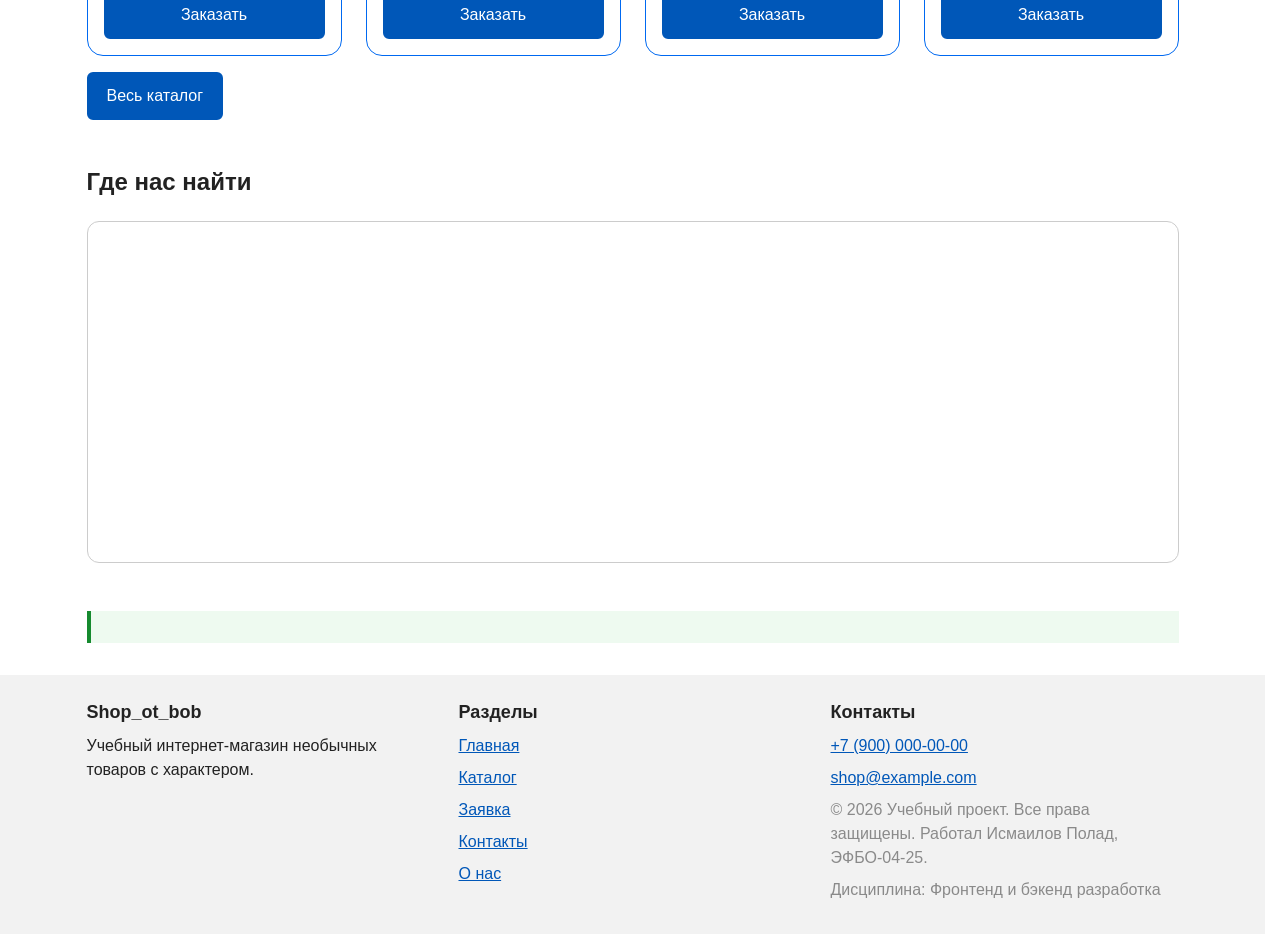
==== commit f940148f: "fix: add skip link, page titles, alt texts and table captions" ====
--- a/index.html
+++ b/index.html
@@ -3,20 +3,22 @@
 <head>
   <meta charset="UTF-8">
   <meta name="viewport" content="width=device-width, initial-scale=1.0">
-  <title>Учебный интернет-магазин</title>
+  <title>Shop_ot_bob — руки для армрестлинга и на каждый день</title>
   <link rel="icon" type="image/png" href="images/favicon.png">
   <link rel="stylesheet" href="css/style.css">
   <link rel="stylesheet" href="css/responsive.css">
   <script src="js/main.js" defer></script>
 </head>
 <body>
+<a class="skip-link" href="#main">Перейти к основному содержимому</a>
+
 <header class="page-header">
   <div class="site-header">
     <a class="site-logo" href="index.html">Shop_ot_bob</a>
 
     <nav class="site-nav" id="site-nav" aria-label="Основная навигация">
       <ul class="site-nav__list">
-        <li class="site-nav__item"><a class="site-nav__link site-nav__link--active" href="index.html">Главная</a></li>
+        <li class="site-nav__item"><a class="site-nav__link site-nav__link--active" href="index.html" aria-current="page">Главная</a></li>
         <li class="site-nav__item"><a class="site-nav__link" href="catalog.html">Каталог</a></li>
         <li class="site-nav__item"><a class="site-nav__link" href="order.html">Заявка</a></li>
         <li class="site-nav__item"><a class="site-nav__link" href="contacts.html">Контакты</a></li>
@@ -26,7 +28,7 @@
   </div>
 </header>
 
-<main class="main">
+<main class="main" id="main" tabindex="-1">
   <section class="hero section">
     <div class="hero__content">
       <h1 class="hero__title">Руки для армрестлинга и на каждый день</h1>
@@ -77,7 +79,7 @@
                   images/hero-wide-1200.jpg 1200w,
                   images/hero-wide-1600.jpg 1600w"
           sizes="(max-width: 899px) 480px, (max-width: 1187px) 45vw, 520px"
-          alt="Реклама товаров"
+          alt="Рисунок: кудрявый парень в очках и футболке — основатель магазина. Рукописные надписи: «Получите силу практически даром», «100 мощи», «Побори всех»"
           width="1628"
           height="1472"
         >
@@ -131,7 +133,7 @@
                     images/pravaya_ruka-480.jpg 480w,
                     images/pravaya_ruka-640.jpg 640w"
             sizes="(max-width: 639px) 100vw, (max-width: 1023px) 50vw, (max-width: 1279px) 33vw, 270px"
-            alt="Правая рука для армрестлинга"
+            alt="Рисунок: согнутая в локте правая мужская рука с крупным бицепсом и сжатым кулаком"
             width="640"
             height="640"
             loading="lazy"
@@ -143,8 +145,8 @@
           <p class="product-card__description">Крепкая мужская рука для армрестлинга. Позволяет играючи бороть всех студентов вашего потока.</p>
           <p class="product-card__price">32&nbsp;000&nbsp;₽</p>
           <div class="product-card__actions">
-            <a class="button button--ghost" href="product.html">Подробнее</a>
-            <button class="button product-card__button" type="button" data-product="Рука «Титан» — правая мужская">Заказать</button>
+            <a class="button button--ghost" href="product.html" aria-label="Подробнее: Рука «Титан» — правая мужская">Подробнее</a>
+            <button class="button product-card__button" type="button" data-product="Рука «Титан» — правая мужская" aria-label="Заказать: Рука «Титан» — правая мужская">Заказать</button>
           </div>
         </div>
       </article>
@@ -165,7 +167,7 @@
                     images/levaya_ruka-480.jpg 480w,
                     images/levaya_ruka-640.jpg 640w"
             sizes="(max-width: 639px) 100vw, (max-width: 1023px) 50vw, (max-width: 1279px) 33vw, 270px"
-            alt="Левая рука для армрестлинга"
+            alt="Рисунок: согнутая в локте левая мужская рука с крупным бицепсом и сжатым кулаком"
             width="640"
             height="640"
             loading="lazy"
@@ -177,8 +179,8 @@
           <p class="product-card__description">Левая версия флагмана для тех, кто борется на обе руки. Тот же мёртвый хват и усиленное предплечье.</p>
           <p class="product-card__price">31&nbsp;000&nbsp;₽</p>
           <div class="product-card__actions">
-            <a class="button button--ghost" href="product.html">Подробнее</a>
-            <button class="button product-card__button" type="button" data-product="Рука «Титан» — левая мужская">Заказать</button>
+            <a class="button button--ghost" href="product.html" aria-label="Подробнее: Рука «Титан» — левая мужская">Подробнее</a>
+            <button class="button product-card__button" type="button" data-product="Рука «Титан» — левая мужская" aria-label="Заказать: Рука «Титан» — левая мужская">Заказать</button>
           </div>
         </div>
       </article>
@@ -199,7 +201,7 @@
                     images/prav_zhenskaya_ruka-480.jpg 480w,
                     images/prav_zhenskaya_ruka-640.jpg 640w"
             sizes="(max-width: 639px) 100vw, (max-width: 1023px) 50vw, (max-width: 1279px) 33vw, 270px"
-            alt="Правая женская рука для армрестлинга"
+            alt="Рисунок: согнутая в локте правая женская рука с рельефным бицепсом"
             width="640"
             height="640"
             loading="lazy"
@@ -211,8 +213,8 @@
           <p class="product-card__description">Лёгкая и быстрая женская рука для армрестлинга: резкий старт и цепкая кисть.</p>
           <p class="product-card__price">21&nbsp;000&nbsp;₽</p>
           <div class="product-card__actions">
-            <a class="button button--ghost" href="product.html">Подробнее</a>
-            <button class="button product-card__button" type="button" data-product="Рука «Валькирия» — правая женская">Заказать</button>
+            <a class="button button--ghost" href="product.html" aria-label="Подробнее: Рука «Валькирия» — правая женская">Подробнее</a>
+            <button class="button product-card__button" type="button" data-product="Рука «Валькирия» — правая женская" aria-label="Заказать: Рука «Валькирия» — правая женская">Заказать</button>
           </div>
         </div>
       </article>
@@ -233,7 +235,7 @@
                     images/lev_zhenskaya_ruka-480.jpg 480w,
                     images/lev_zhenskaya_ruka-640.jpg 640w"
             sizes="(max-width: 639px) 100vw, (max-width: 1023px) 50vw, (max-width: 1279px) 33vw, 270px"
-            alt="Левая женская рука для армрестлинга"
+            alt="Рисунок: согнутая в локте левая женская рука с рельефным бицепсом"
             width="640"
             height="640"
             loading="lazy"
@@ -243,10 +245,10 @@
           <p class="product-card__badge">Скидка −15%</p>
           <h3 class="product-card__title"><a href="product.html">Рука «Валькирия» — левая женская</a></h3>
           <p class="product-card__description">Левая «Валькирия» для борьбы на обе руки. Та же быстрая кисть, а сейчас ещё и по сниженной цене.</p>
-          <p class="product-card__price">20&nbsp;500&nbsp;₽ <del>24&nbsp;000&nbsp;₽</del></p>
+          <p class="product-card__price">20&nbsp;500&nbsp;₽ <span class="visually-hidden">Старая цена:</span> <del>24&nbsp;000&nbsp;₽</del></p>
           <div class="product-card__actions">
-            <a class="button button--ghost" href="product.html">Подробнее</a>
-            <button class="button product-card__button" type="button" data-product="Рука «Валькирия» — левая женская">Заказать</button>
+            <a class="button button--ghost" href="product.html" aria-label="Подробнее: Рука «Валькирия» — левая женская">Подробнее</a>
+            <button class="button product-card__button" type="button" data-product="Рука «Валькирия» — левая женская" aria-label="Заказать: Рука «Валькирия» — левая женская">Заказать</button>
           </div>
         </div>
       </article>
@@ -260,13 +262,11 @@
   <section class="section" id="map" aria-labelledby="map-title">
     <h2 class="section__title" id="map-title">Где нас найти</h2>
     <div class="map-container">
-      <iframe src="https://yandex.ru/map-widget/v1/?um=constructor%3A89a524108dad21f16cf2f4a0d76adc41d935ef46cfc1c6afd9af5f4293ef12c2&amp;source=constructor" frameborder="0"></iframe>
+      <iframe src="https://yandex.ru/map-widget/v1/?um=constructor%3A89a524108dad21f16cf2f4a0d76adc41d935ef46cfc1c6afd9af5f4293ef12c2&amp;source=constructor" title="Яндекс Карта: как добраться до магазина Shop_ot_bob" loading="lazy"></iframe>
     </div>
   </section>
 
-  <p class="success-message" id="quick-success" role="status" hidden>
-  Форма успешно отправлена!
-</p>
+  <p class="success-message" id="quick-success" role="status"></p>
 </main>
 
 <footer class="site-footer">
@@ -300,47 +300,60 @@
 </footer>
 
 <dialog class="order-dialog" id="order-dialog" aria-labelledby="order-dialog-title">
-  <h2 class="order-dialog__title" id="order-dialog-title" tabindex="-1" autofocus>Быстрая заявка</h2>
+  <div class="order-dialog__header">
+    <h2 class="order-dialog__title" id="order-dialog-title" tabindex="-1" autofocus>Быстрая заявка</h2>
+    <button class="modal__close" type="button" aria-label="Закрыть окно" data-close-dialog>
+      <span aria-hidden="true">×</span>
+    </button>
+  </div>
+
+  <p class="order-dialog__product">Товар: <strong id="selected-product-text"></strong></p>
 
   <form class="order-form order-form--single js-form" id="quick-form" action="#" method="post" data-success="quick-success" novalidate>
     <input id="selected-product" name="selected-product" type="hidden">
 
     <div class="order-form__group">
-      <label class="order-form__label" for="quick-name">Имя</label>
-      <input class="order-form__input" id="quick-name" name="name" type="text" minlength="2" autocomplete="given-name" placeholder="Введите ваше имя" required>
-    </div>
-
-    <div class="order-form__group">
-      <label class="order-form__label" for="quick-email">E-mail</label>
-      <input class="order-form__input" id="quick-email" name="email" type="email" autocomplete="email" placeholder="example@mail.ru" required>
-    </div>
-
-    <div class="order-form__group">
-      <label class="order-form__label" for="quick-phone">Телефон</label>
-      <input class="order-form__input" id="quick-phone" name="phone" type="tel" inputmode="tel" autocomplete="tel" placeholder="+7 (900) 000-00-00" pattern="^\+7 \(\d{3}\) \d{3}-\d{2}-\d{2}$" required>
+      <label class="order-form__label" for="quick-name">Имя <span class="order-form__required" aria-hidden="true">*</span></label>
+      <input class="order-form__input" id="quick-name" name="name" type="text" minlength="2" autocomplete="given-name" placeholder="Введите ваше имя" required aria-describedby="quick-name-error">
+      <p class="form-error" id="quick-name-error" hidden></p>
+    </div>
+
+    <div class="order-form__group">
+      <label class="order-form__label" for="quick-email">E-mail <span class="order-form__required" aria-hidden="true">*</span></label>
+      <input class="order-form__input" id="quick-email" name="email" type="email" autocomplete="email" placeholder="example@mail.ru" required aria-describedby="quick-email-error">
+      <p class="form-error" id="quick-email-error" hidden></p>
+    </div>
+
+    <div class="order-form__group">
+      <label class="order-form__label" for="quick-phone">Телефон <span class="order-form__required" aria-hidden="true">*</span></label>
+      <input class="order-form__input" id="quick-phone" name="phone" type="tel" inputmode="tel" autocomplete="tel" placeholder="+7 (900) 000-00-00" pattern="^\+7 \(\d{3}\) \d{3}-\d{2}-\d{2}$" required data-error="Введите телефон в формате +7 (900) 000-00-00" aria-describedby="quick-phone-hint quick-phone-error">
       <p class="form-note" id="quick-phone-hint">Формат: +7 (900) 000-00-00</p>
-    </div>
-
-    <div class="order-form__group">
-      <label class="order-form__label" for="quick-topic">Тема заявки</label>
-      <select class="order-form__select" id="quick-topic" name="topic" required>
+      <p class="form-error" id="quick-phone-error" hidden></p>
+    </div>
+
+    <div class="order-form__group">
+      <label class="order-form__label" for="quick-topic">Тема заявки <span class="order-form__required" aria-hidden="true">*</span></label>
+      <select class="order-form__select" id="quick-topic" name="topic" required aria-describedby="quick-topic-error">
         <option value="">Выберите тему</option>
         <option value="product">Заказ товара</option>
         <option value="consultation">Консультация</option>
         <option value="delivery">Доставка</option>
       </select>
+      <p class="form-error" id="quick-topic-error" hidden></p>
     </div>
 
     <div class="order-form__group">
       <label class="order-form__label" for="quick-comment">Комментарий</label>
-      <textarea class="order-form__textarea" id="quick-comment" name="comment" rows="3" placeholder="Укажите дополнительную информацию"></textarea>
+      <textarea class="order-form__textarea" id="quick-comment" name="comment" rows="3" placeholder="Укажите дополнительную информацию" aria-describedby="quick-comment-error"></textarea>
+      <p class="form-error" id="quick-comment-error" hidden></p>
     </div>
 
     <div class="order-form__group order-form__group--wide">
       <label class="order-form__check" for="quick-agreement">
-        <input id="quick-agreement" name="agreement" type="checkbox" required>
+        <input id="quick-agreement" name="agreement" type="checkbox" required aria-describedby="quick-agreement-error" data-error="Отметьте согласие на обработку данных">
         Я согласен на обработку данных
       </label>
+      <p class="form-error" id="quick-agreement-error" hidden></p>
     </div>
 
     <div class="form-actions">
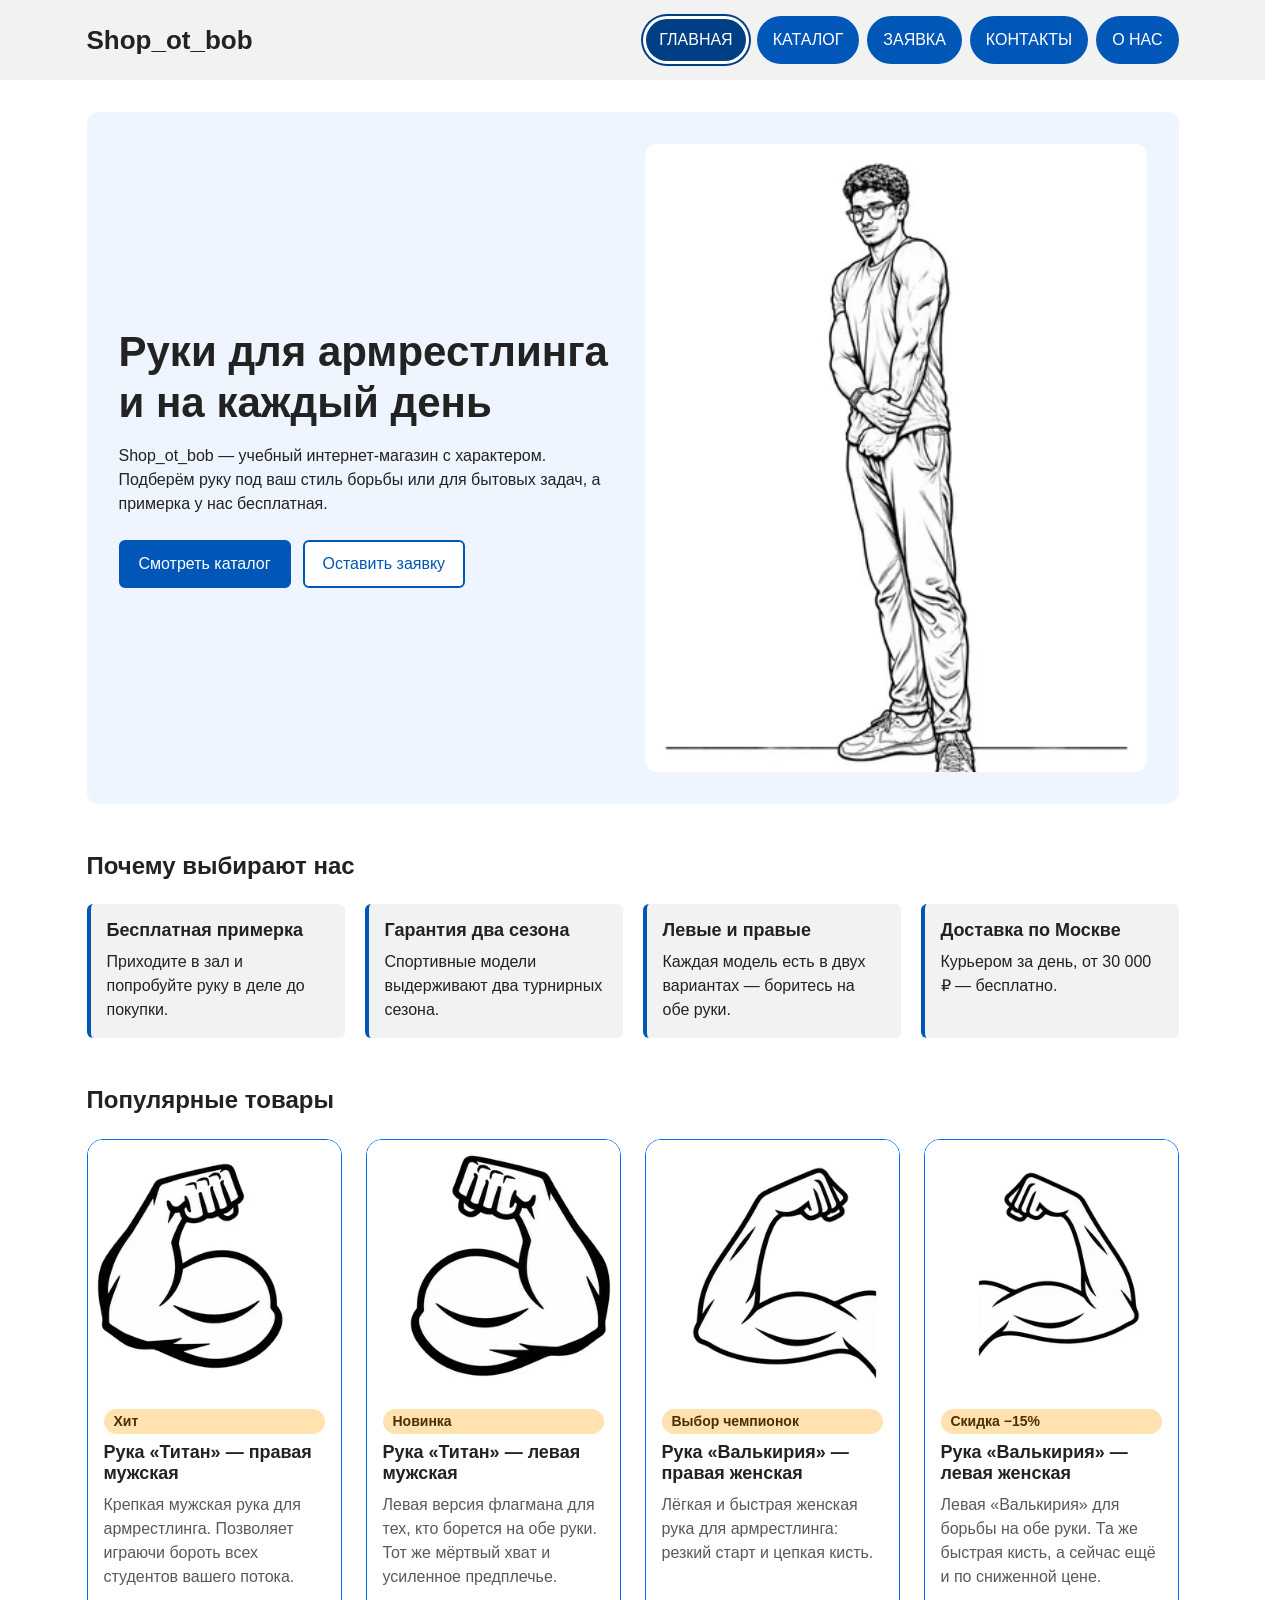
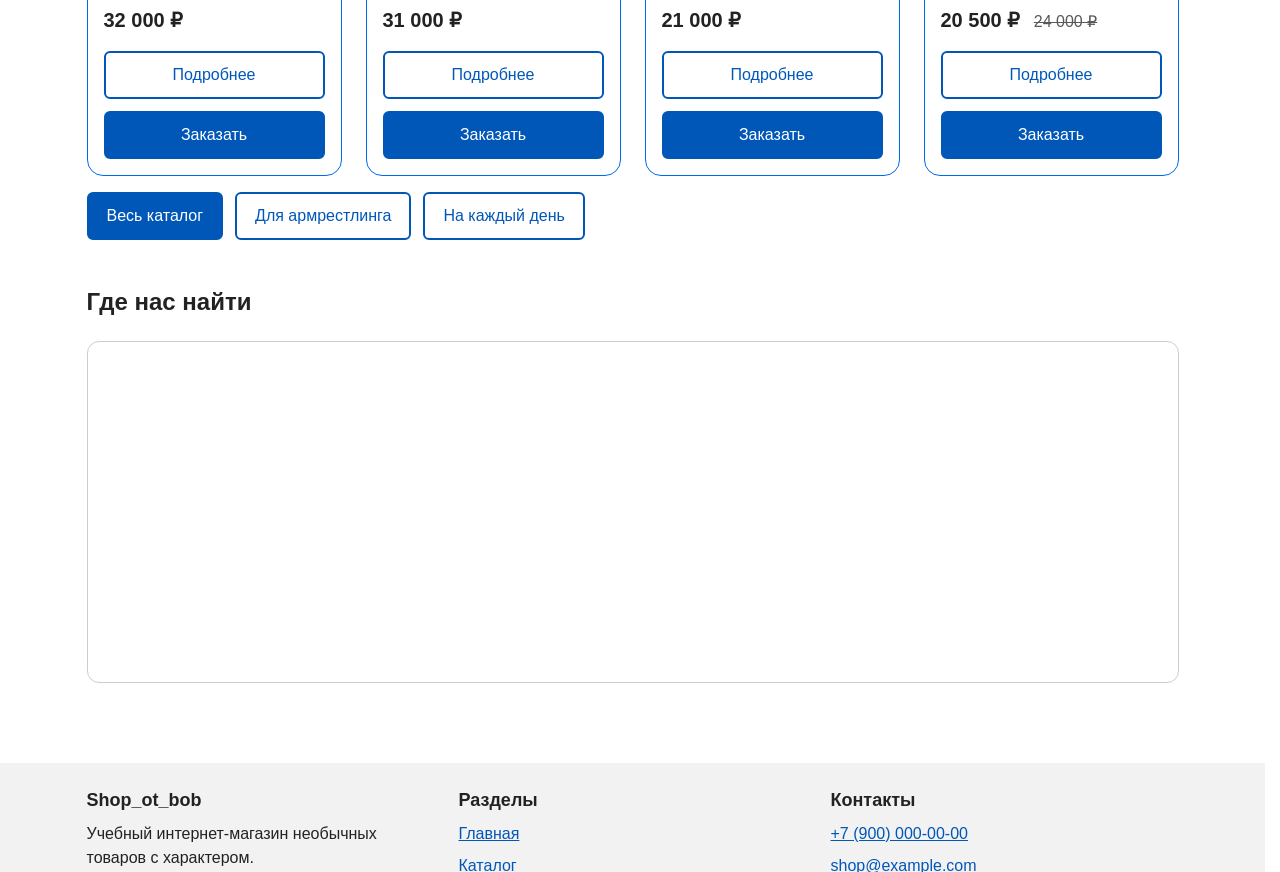
==== commit 2653ad2c: "fix: add meta descriptions to all pages" ====
--- a/index.html
+++ b/index.html
@@ -4,6 +4,7 @@
   <meta charset="UTF-8">
   <meta name="viewport" content="width=device-width, initial-scale=1.0">
   <title>Shop_ot_bob — руки для армрестлинга и на каждый день</title>
+  <meta name="description" content="Shop_ot_bob — учебный интернет-магазин рук для армрестлинга и повседневных задач.">
   <link rel="icon" type="image/png" href="images/favicon.png">
   <link rel="stylesheet" href="css/style.css">
   <link rel="stylesheet" href="css/responsive.css">
@@ -15,6 +16,11 @@
 <header class="page-header">
   <div class="site-header">
     <a class="site-logo" href="index.html">Shop_ot_bob</a>
+
+    <button class="nav-toggle" type="button" aria-expanded="false" aria-controls="site-nav" hidden>
+      <span class="nav-toggle__icon" aria-hidden="true"></span>
+      Меню
+    </button>
 
     <nav class="site-nav" id="site-nav" aria-label="Основная навигация">
       <ul class="site-nav__list">
@@ -141,11 +147,11 @@
         </picture>
         <div class="product-card__body">
           <p class="product-card__badge">Хит</p>
-          <h3 class="product-card__title"><a href="product.html">Рука «Титан» — правая мужская</a></h3>
+          <h3 class="product-card__title"><a href="product.html?id=1">Рука «Титан» — правая мужская</a></h3>
           <p class="product-card__description">Крепкая мужская рука для армрестлинга. Позволяет играючи бороть всех студентов вашего потока.</p>
           <p class="product-card__price">32&nbsp;000&nbsp;₽</p>
           <div class="product-card__actions">
-            <a class="button button--ghost" href="product.html" aria-label="Подробнее: Рука «Титан» — правая мужская">Подробнее</a>
+            <a class="button button--ghost" href="product.html?id=1" aria-label="Подробнее: Рука «Титан» — правая мужская">Подробнее</a>
             <button class="button product-card__button" type="button" data-product="Рука «Титан» — правая мужская" aria-label="Заказать: Рука «Титан» — правая мужская">Заказать</button>
           </div>
         </div>
@@ -175,11 +181,11 @@
         </picture>
         <div class="product-card__body">
           <p class="product-card__badge">Новинка</p>
-          <h3 class="product-card__title"><a href="product.html">Рука «Титан» — левая мужская</a></h3>
+          <h3 class="product-card__title"><a href="product.html?id=2">Рука «Титан» — левая мужская</a></h3>
           <p class="product-card__description">Левая версия флагмана для тех, кто борется на обе руки. Тот же мёртвый хват и усиленное предплечье.</p>
           <p class="product-card__price">31&nbsp;000&nbsp;₽</p>
           <div class="product-card__actions">
-            <a class="button button--ghost" href="product.html" aria-label="Подробнее: Рука «Титан» — левая мужская">Подробнее</a>
+            <a class="button button--ghost" href="product.html?id=2" aria-label="Подробнее: Рука «Титан» — левая мужская">Подробнее</a>
             <button class="button product-card__button" type="button" data-product="Рука «Титан» — левая мужская" aria-label="Заказать: Рука «Титан» — левая мужская">Заказать</button>
           </div>
         </div>
@@ -209,11 +215,11 @@
         </picture>
         <div class="product-card__body">
           <p class="product-card__badge">Выбор чемпионок</p>
-          <h3 class="product-card__title"><a href="product.html">Рука «Валькирия» — правая женская</a></h3>
+          <h3 class="product-card__title"><a href="product.html?id=3">Рука «Валькирия» — правая женская</a></h3>
           <p class="product-card__description">Лёгкая и быстрая женская рука для армрестлинга: резкий старт и цепкая кисть.</p>
           <p class="product-card__price">21&nbsp;000&nbsp;₽</p>
           <div class="product-card__actions">
-            <a class="button button--ghost" href="product.html" aria-label="Подробнее: Рука «Валькирия» — правая женская">Подробнее</a>
+            <a class="button button--ghost" href="product.html?id=3" aria-label="Подробнее: Рука «Валькирия» — правая женская">Подробнее</a>
             <button class="button product-card__button" type="button" data-product="Рука «Валькирия» — правая женская" aria-label="Заказать: Рука «Валькирия» — правая женская">Заказать</button>
           </div>
         </div>
@@ -243,11 +249,11 @@
         </picture>
         <div class="product-card__body">
           <p class="product-card__badge">Скидка −15%</p>
-          <h3 class="product-card__title"><a href="product.html">Рука «Валькирия» — левая женская</a></h3>
+          <h3 class="product-card__title"><a href="product.html?id=4">Рука «Валькирия» — левая женская</a></h3>
           <p class="product-card__description">Левая «Валькирия» для борьбы на обе руки. Та же быстрая кисть, а сейчас ещё и по сниженной цене.</p>
           <p class="product-card__price">20&nbsp;500&nbsp;₽ <span class="visually-hidden">Старая цена:</span> <del>24&nbsp;000&nbsp;₽</del></p>
           <div class="product-card__actions">
-            <a class="button button--ghost" href="product.html" aria-label="Подробнее: Рука «Валькирия» — левая женская">Подробнее</a>
+            <a class="button button--ghost" href="product.html?id=4" aria-label="Подробнее: Рука «Валькирия» — левая женская">Подробнее</a>
             <button class="button product-card__button" type="button" data-product="Рука «Валькирия» — левая женская" aria-label="Заказать: Рука «Валькирия» — левая женская">Заказать</button>
           </div>
         </div>
@@ -256,6 +262,8 @@
 
     <p class="hero__actions">
       <a class="button" href="catalog.html">Весь каталог</a>
+      <a class="button button--ghost" href="catalog.html?category=sport">Для армрестлинга</a>
+      <a class="button button--ghost" href="catalog.html?category=daily">На каждый день</a>
     </p>
   </section>
 
@@ -299,6 +307,8 @@
   </div>
 </footer>
 
+<a class="back-to-top" href="#top" aria-label="Наверх, к началу страницы"><span aria-hidden="true">↑</span></a>
+
 <dialog class="order-dialog" id="order-dialog" aria-labelledby="order-dialog-title">
   <div class="order-dialog__header">
     <h2 class="order-dialog__title" id="order-dialog-title" tabindex="-1" autofocus>Быстрая заявка</h2>
--- a/css/style.css
+++ b/css/style.css
@@ -11,19 +11,23 @@
   /* Основные цвета проекта */
   --color-bg: #ffffff;
   --color-text: #222222;
-  --color-muted: #8a8a8a;
+  /* Было #8a8a8a — контраст 3,5:1. Стало 7:1 (требование — не меньше 4,5:1). */
+  --color-muted: #595959;
   --color-primary: #0057b8;
   --color-primary-dark: #003f86;
-  --color-border: #dddddd;
-  --color-border-strong: #cccccc;
+  --color-border: #d0d0d0;
+  /* Рамка полей формы: контраст с белым фоном не меньше 3:1. */
+  --color-border-strong: #767676;
   --color-surface: #f2f2f2;
   --color-surface-accent: #eef5ff;
   --color-danger: #b00020;
-  --color-success: #168a2f;
+  /* Было #168a2f — контраст 4,4:1. Стало 6,5:1. */
+  --color-success: #0f6b22;
   --color-success-bg: #eefaf0;
   --color-white: #ffffff;
-  --color-badge-bg: #ff9800;
-  --color-badge-text: #ffffff;
+  /* Метка на карточке: тёмный текст на светлом фоне (контраст 9:1). */
+  --color-badge-bg: #ffe2b0;
+  --color-badge-text: #4d3000;
 
   /* Отступы */
   --space-xs: 4px;
@@ -166,6 +170,8 @@
 /* Текущая страница в меню. */
 .site-nav__link--active {
   background-color: var(--color-primary-dark);
+  /* Отличие не только цветом: добавлена рамка. */
+  box-shadow: inset 0 0 0 3px var(--color-white), 0 0 0 2px var(--color-primary-dark);
 }
 
 /* Кнопки: и <button>, и ссылки с классом .button выглядят одинаково. */
@@ -548,9 +554,37 @@
   font-size: 22px;
 }
 
+.order-dialog__product {
+  margin: 0 0 var(--space-md);
+  padding: var(--space-sm) var(--space-md);
+  border-radius: var(--radius-sm);
+  background-color: var(--color-surface-accent);
+}
+
+/* Крестик закрытия: без текста, поэтому у кнопки есть aria-label. */
+.modal__close {
+  width: 44px;
+  height: 44px;
+  border: 1px solid var(--color-border-strong);
+  border-radius: 50%;
+  background-color: var(--color-white);
+  color: var(--color-text);
+  font-size: 24px;
+  line-height: 1;
+}
+
+.modal__close:hover {
+  background-color: var(--color-surface);
+}
+
 /* Подпись поля. */
 .order-form__label {
   font-weight: bold;
+}
+
+/* Звёздочка обязательного поля. Для скринридера обязательность передаёт required. */
+.order-form__required {
+  color: var(--color-danger);
 }
 
 /* Основные поля формы. */
@@ -592,6 +626,19 @@
 /* Подсветка ошибочных полей: aria-invalid добавляет JavaScript. */
 [aria-invalid="true"] {
   border-color: var(--color-danger);
+  border-width: 2px;
+}
+
+/* Текст ошибки: не только цвет, но и значок с подписью. */
+.form-error {
+  margin: 0;
+  color: var(--color-danger);
+  font-size: 14px;
+  font-weight: bold;
+}
+
+.form-error::before {
+  content: "⚠ ";
 }
 
 /* Сообщение об успешной отправке. */
@@ -601,3 +648,74 @@
   border-left: 4px solid var(--color-success);
   background-color: var(--color-success-bg);
 }
+
+/* Пустая «живая» область не занимает места на странице. */
+.success-message:empty {
+  display: none;
+}
+
+/* ===============================
+   6. Доступность
+   =============================== */
+
+/*
+  Ссылка пропуска: спрятана за верхним краем экрана
+  и появляется, когда на неё попадает фокус с клавиатуры.
+*/
+.skip-link {
+  position: absolute;
+  top: -100px;
+  left: var(--space-md);
+  z-index: 200;
+  padding: 12px 16px;
+  border-radius: var(--radius-sm);
+  background-color: var(--color-text);
+  color: var(--color-white);
+}
+
+.skip-link:focus {
+  top: var(--space-md);
+  color: var(--color-white);
+}
+
+/* Единый видимый фокус для всех интерактивных элементов. */
+:focus-visible {
+  outline: 3px solid var(--color-primary);
+  outline-offset: 3px;
+}
+
+/* На синих «таблетках» синяя обводка не видна — делаем её двойной. */
+.site-nav__link:focus-visible,
+.button:focus-visible {
+  outline: 3px solid var(--color-text);
+  box-shadow: 0 0 0 3px var(--color-white);
+}
+
+/* Заголовок окна получает фокус программно — рамка ему не нужна. */
+[tabindex="-1"]:focus {
+  outline: none;
+}
+
+/* Текст только для скринридеров. */
+.visually-hidden {
+  position: absolute;
+  width: 1px;
+  height: 1px;
+  margin: -1px;
+  padding: 0;
+  border: 0;
+  overflow: hidden;
+  clip-path: inset(50%);
+  white-space: nowrap;
+}
+
+/* Уважаем системную настройку «уменьшить движение». */
+@media (prefers-reduced-motion: reduce) {
+  *,
+  *::before,
+  *::after {
+    scroll-behavior: auto !important;
+    transition-duration: 0.01ms !important;
+    animation-duration: 0.01ms !important;
+  }
+}
--- a/css/responsive.css
+++ b/css/responsive.css
@@ -289,6 +289,13 @@
   overflow: auto;
 }
 
+.order-dialog__header {
+  display: flex;
+  align-items: flex-start;
+  justify-content: space-between;
+  gap: 16px;
+}
+
 /* ===============================
    10. Подвал и «О нас»
    =============================== */
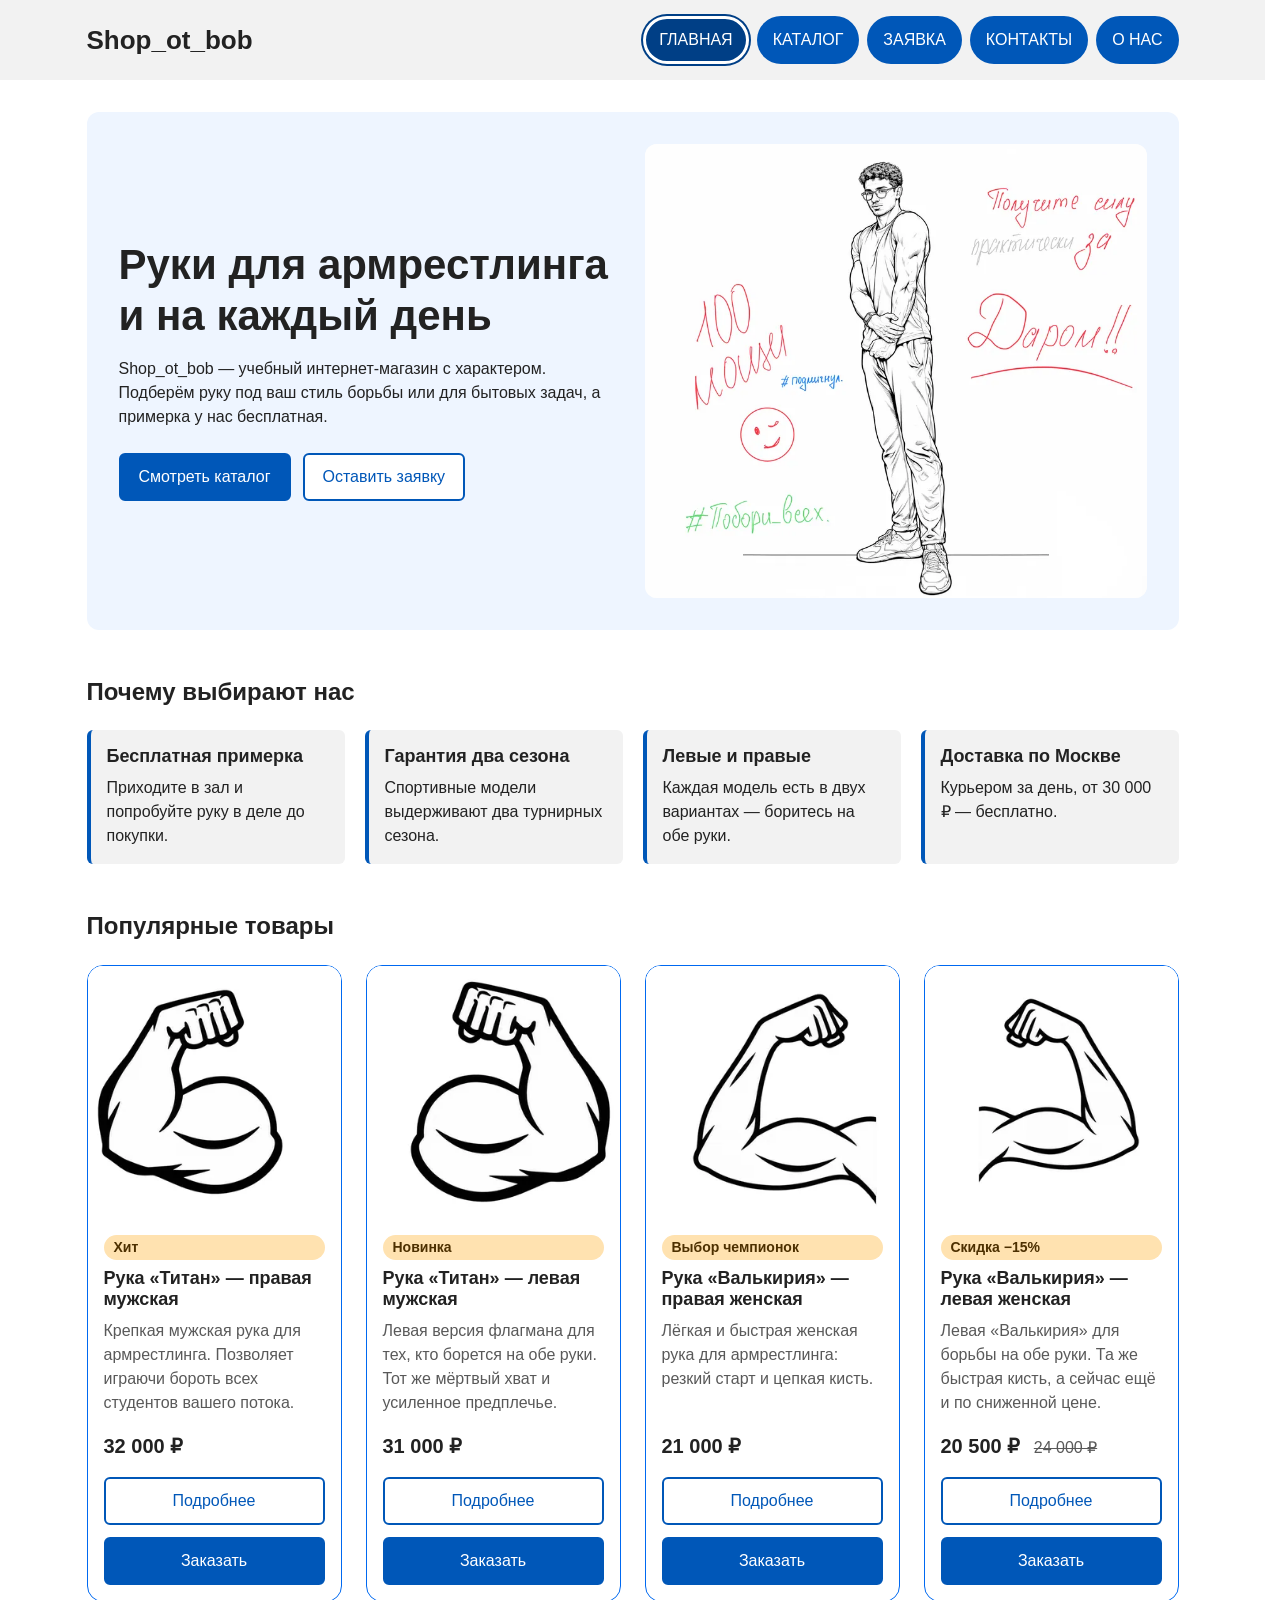
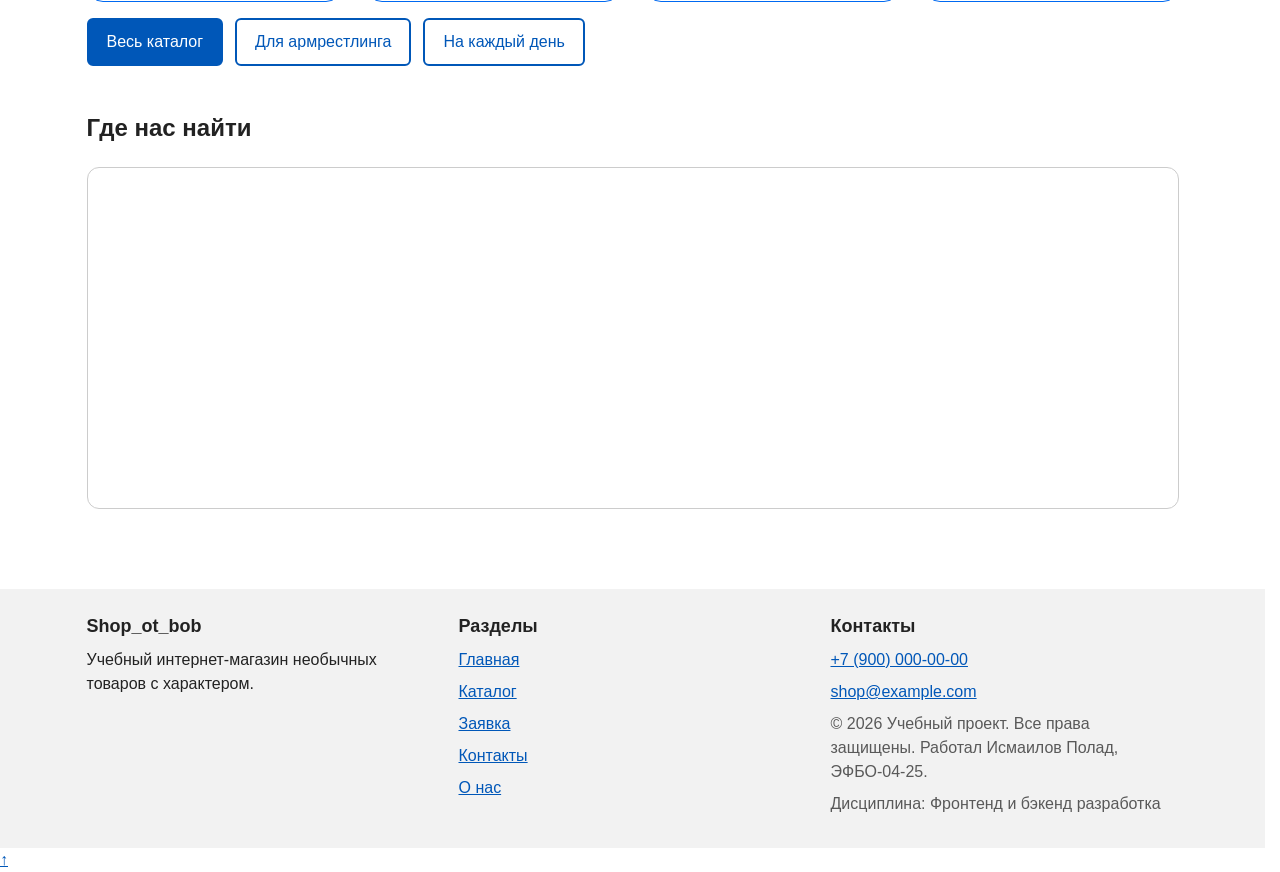
==== commit 05c6899d: "feat: update pages markup for menu, filters and product data" ====
--- a/index.html
+++ b/index.html
@@ -4,7 +4,6 @@
   <meta charset="UTF-8">
   <meta name="viewport" content="width=device-width, initial-scale=1.0">
   <title>Shop_ot_bob — руки для армрестлинга и на каждый день</title>
-  <meta name="description" content="Shop_ot_bob — учебный интернет-магазин рук для армрестлинга и повседневных задач.">
   <link rel="icon" type="image/png" href="images/favicon.png">
   <link rel="stylesheet" href="css/style.css">
   <link rel="stylesheet" href="css/responsive.css">
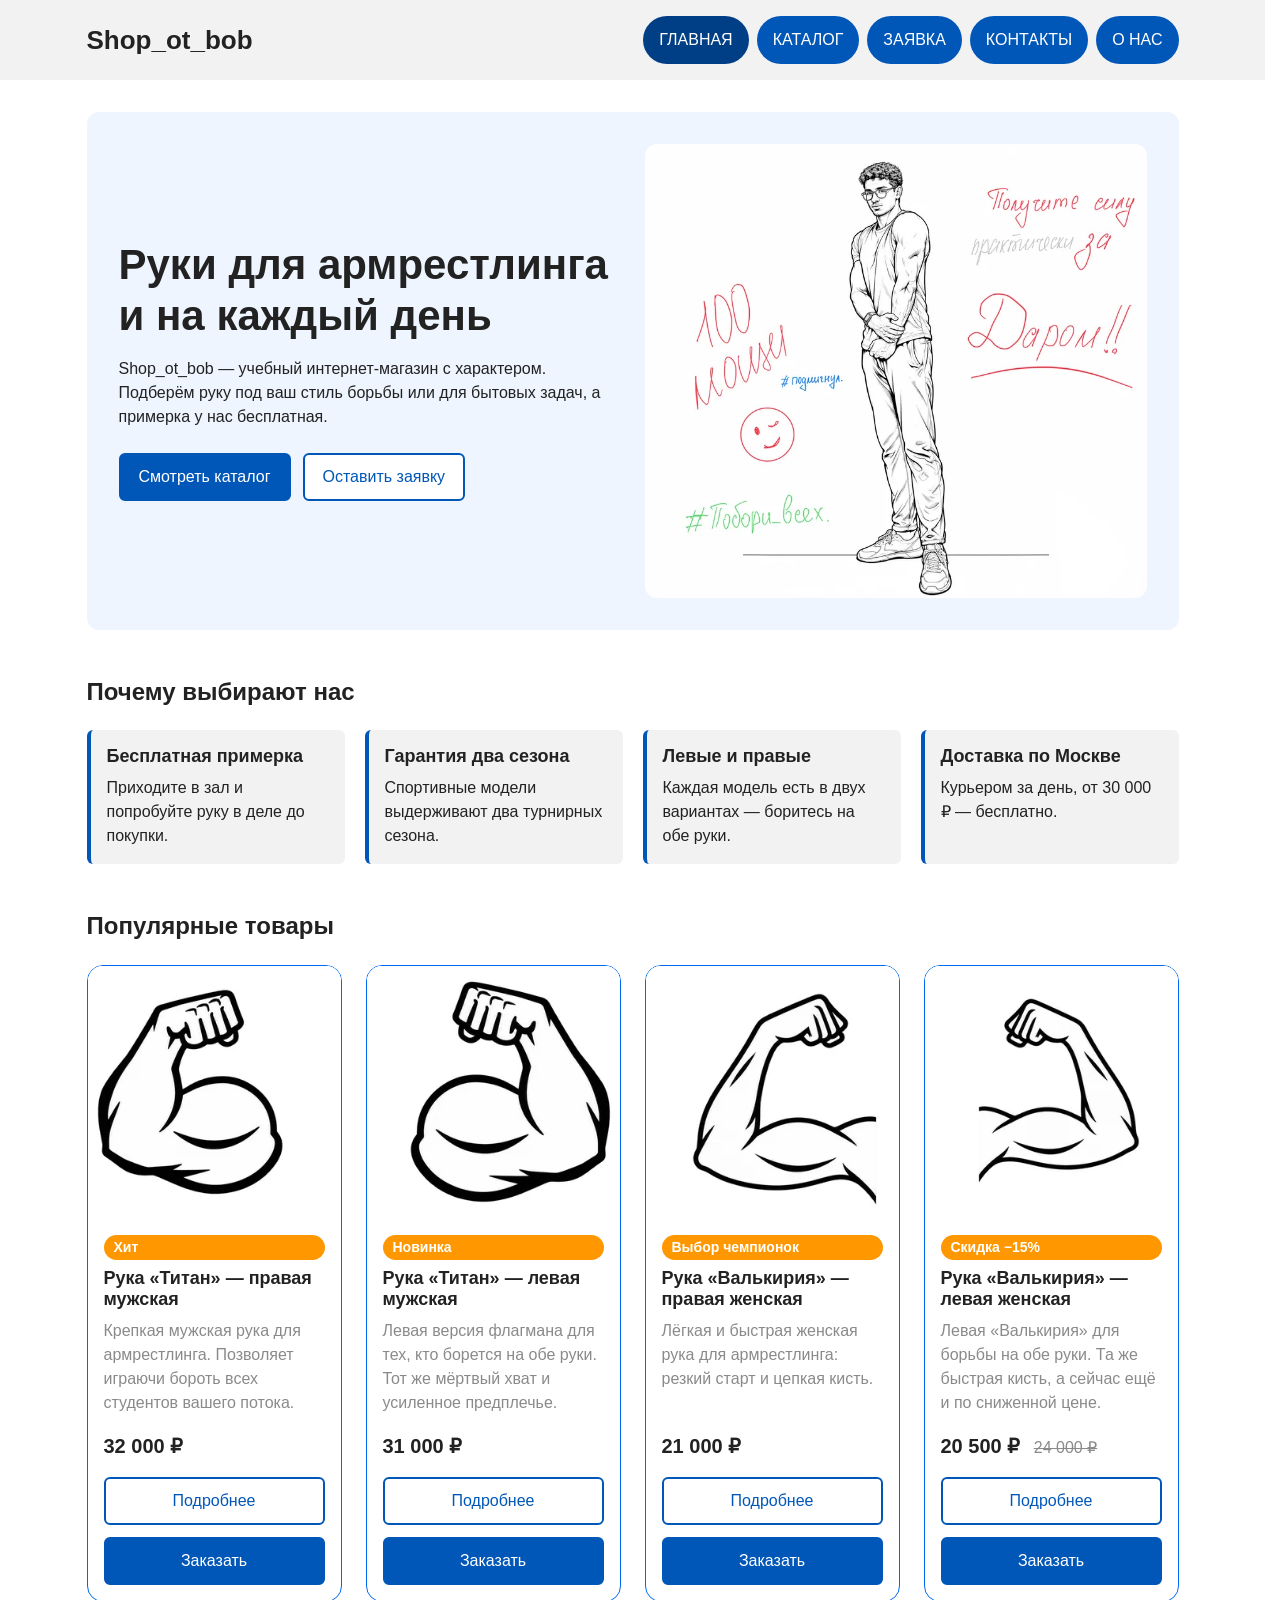
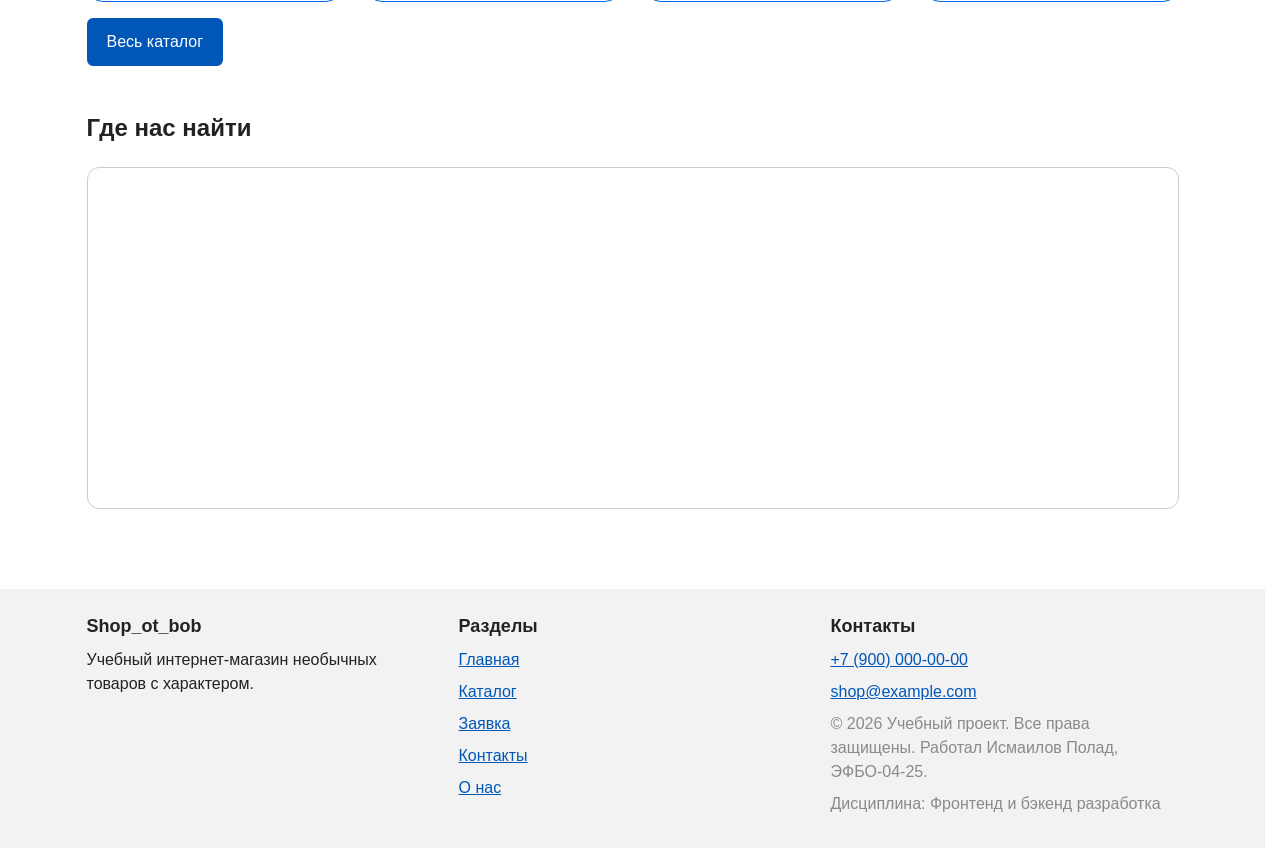
==== commit bf1d3106: "Merge pull request #1 from prozzi2/feature/responsive-layout Add responsive layout styles" ====
--- a/index.html
+++ b/index.html
@@ -3,27 +3,20 @@
 <head>
   <meta charset="UTF-8">
   <meta name="viewport" content="width=device-width, initial-scale=1.0">
-  <title>Shop_ot_bob — руки для армрестлинга и на каждый день</title>
+  <title>Учебный интернет-магазин</title>
   <link rel="icon" type="image/png" href="images/favicon.png">
   <link rel="stylesheet" href="css/style.css">
   <link rel="stylesheet" href="css/responsive.css">
   <script src="js/main.js" defer></script>
 </head>
 <body>
-<a class="skip-link" href="#main">Перейти к основному содержимому</a>
-
 <header class="page-header">
   <div class="site-header">
     <a class="site-logo" href="index.html">Shop_ot_bob</a>
 
-    <button class="nav-toggle" type="button" aria-expanded="false" aria-controls="site-nav" hidden>
-      <span class="nav-toggle__icon" aria-hidden="true"></span>
-      Меню
-    </button>
-
     <nav class="site-nav" id="site-nav" aria-label="Основная навигация">
       <ul class="site-nav__list">
-        <li class="site-nav__item"><a class="site-nav__link site-nav__link--active" href="index.html" aria-current="page">Главная</a></li>
+        <li class="site-nav__item"><a class="site-nav__link site-nav__link--active" href="index.html">Главная</a></li>
         <li class="site-nav__item"><a class="site-nav__link" href="catalog.html">Каталог</a></li>
         <li class="site-nav__item"><a class="site-nav__link" href="order.html">Заявка</a></li>
         <li class="site-nav__item"><a class="site-nav__link" href="contacts.html">Контакты</a></li>
@@ -33,7 +26,7 @@
   </div>
 </header>
 
-<main class="main" id="main" tabindex="-1">
+<main class="main">
   <section class="hero section">
     <div class="hero__content">
       <h1 class="hero__title">Руки для армрестлинга и на каждый день</h1>
@@ -84,7 +77,7 @@
                   images/hero-wide-1200.jpg 1200w,
                   images/hero-wide-1600.jpg 1600w"
           sizes="(max-width: 899px) 480px, (max-width: 1187px) 45vw, 520px"
-          alt="Рисунок: кудрявый парень в очках и футболке — основатель магазина. Рукописные надписи: «Получите силу практически даром», «100 мощи», «Побори всех»"
+          alt="Реклама товаров"
           width="1628"
           height="1472"
         >
@@ -138,7 +131,7 @@
                     images/pravaya_ruka-480.jpg 480w,
                     images/pravaya_ruka-640.jpg 640w"
             sizes="(max-width: 639px) 100vw, (max-width: 1023px) 50vw, (max-width: 1279px) 33vw, 270px"
-            alt="Рисунок: согнутая в локте правая мужская рука с крупным бицепсом и сжатым кулаком"
+            alt="Правая рука для армрестлинга"
             width="640"
             height="640"
             loading="lazy"
@@ -146,12 +139,12 @@
         </picture>
         <div class="product-card__body">
           <p class="product-card__badge">Хит</p>
-          <h3 class="product-card__title"><a href="product.html?id=1">Рука «Титан» — правая мужская</a></h3>
+          <h3 class="product-card__title"><a href="product.html">Рука «Титан» — правая мужская</a></h3>
           <p class="product-card__description">Крепкая мужская рука для армрестлинга. Позволяет играючи бороть всех студентов вашего потока.</p>
           <p class="product-card__price">32&nbsp;000&nbsp;₽</p>
           <div class="product-card__actions">
-            <a class="button button--ghost" href="product.html?id=1" aria-label="Подробнее: Рука «Титан» — правая мужская">Подробнее</a>
-            <button class="button product-card__button" type="button" data-product="Рука «Титан» — правая мужская" aria-label="Заказать: Рука «Титан» — правая мужская">Заказать</button>
+            <a class="button button--ghost" href="product.html">Подробнее</a>
+            <button class="button product-card__button" type="button" data-product="Рука «Титан» — правая мужская">Заказать</button>
           </div>
         </div>
       </article>
@@ -172,7 +165,7 @@
                     images/levaya_ruka-480.jpg 480w,
                     images/levaya_ruka-640.jpg 640w"
             sizes="(max-width: 639px) 100vw, (max-width: 1023px) 50vw, (max-width: 1279px) 33vw, 270px"
-            alt="Рисунок: согнутая в локте левая мужская рука с крупным бицепсом и сжатым кулаком"
+            alt="Левая рука для армрестлинга"
             width="640"
             height="640"
             loading="lazy"
@@ -180,12 +173,12 @@
         </picture>
         <div class="product-card__body">
           <p class="product-card__badge">Новинка</p>
-          <h3 class="product-card__title"><a href="product.html?id=2">Рука «Титан» — левая мужская</a></h3>
+          <h3 class="product-card__title"><a href="product.html">Рука «Титан» — левая мужская</a></h3>
           <p class="product-card__description">Левая версия флагмана для тех, кто борется на обе руки. Тот же мёртвый хват и усиленное предплечье.</p>
           <p class="product-card__price">31&nbsp;000&nbsp;₽</p>
           <div class="product-card__actions">
-            <a class="button button--ghost" href="product.html?id=2" aria-label="Подробнее: Рука «Титан» — левая мужская">Подробнее</a>
-            <button class="button product-card__button" type="button" data-product="Рука «Титан» — левая мужская" aria-label="Заказать: Рука «Титан» — левая мужская">Заказать</button>
+            <a class="button button--ghost" href="product.html">Подробнее</a>
+            <button class="button product-card__button" type="button" data-product="Рука «Титан» — левая мужская">Заказать</button>
           </div>
         </div>
       </article>
@@ -206,7 +199,7 @@
                     images/prav_zhenskaya_ruka-480.jpg 480w,
                     images/prav_zhenskaya_ruka-640.jpg 640w"
             sizes="(max-width: 639px) 100vw, (max-width: 1023px) 50vw, (max-width: 1279px) 33vw, 270px"
-            alt="Рисунок: согнутая в локте правая женская рука с рельефным бицепсом"
+            alt="Правая женская рука для армрестлинга"
             width="640"
             height="640"
             loading="lazy"
@@ -214,12 +207,12 @@
         </picture>
         <div class="product-card__body">
           <p class="product-card__badge">Выбор чемпионок</p>
-          <h3 class="product-card__title"><a href="product.html?id=3">Рука «Валькирия» — правая женская</a></h3>
+          <h3 class="product-card__title"><a href="product.html">Рука «Валькирия» — правая женская</a></h3>
           <p class="product-card__description">Лёгкая и быстрая женская рука для армрестлинга: резкий старт и цепкая кисть.</p>
           <p class="product-card__price">21&nbsp;000&nbsp;₽</p>
           <div class="product-card__actions">
-            <a class="button button--ghost" href="product.html?id=3" aria-label="Подробнее: Рука «Валькирия» — правая женская">Подробнее</a>
-            <button class="button product-card__button" type="button" data-product="Рука «Валькирия» — правая женская" aria-label="Заказать: Рука «Валькирия» — правая женская">Заказать</button>
+            <a class="button button--ghost" href="product.html">Подробнее</a>
+            <button class="button product-card__button" type="button" data-product="Рука «Валькирия» — правая женская">Заказать</button>
           </div>
         </div>
       </article>
@@ -240,7 +233,7 @@
                     images/lev_zhenskaya_ruka-480.jpg 480w,
                     images/lev_zhenskaya_ruka-640.jpg 640w"
             sizes="(max-width: 639px) 100vw, (max-width: 1023px) 50vw, (max-width: 1279px) 33vw, 270px"
-            alt="Рисунок: согнутая в локте левая женская рука с рельефным бицепсом"
+            alt="Левая женская рука для армрестлинга"
             width="640"
             height="640"
             loading="lazy"
@@ -248,12 +241,12 @@
         </picture>
         <div class="product-card__body">
           <p class="product-card__badge">Скидка −15%</p>
-          <h3 class="product-card__title"><a href="product.html?id=4">Рука «Валькирия» — левая женская</a></h3>
+          <h3 class="product-card__title"><a href="product.html">Рука «Валькирия» — левая женская</a></h3>
           <p class="product-card__description">Левая «Валькирия» для борьбы на обе руки. Та же быстрая кисть, а сейчас ещё и по сниженной цене.</p>
-          <p class="product-card__price">20&nbsp;500&nbsp;₽ <span class="visually-hidden">Старая цена:</span> <del>24&nbsp;000&nbsp;₽</del></p>
+          <p class="product-card__price">20&nbsp;500&nbsp;₽ <del>24&nbsp;000&nbsp;₽</del></p>
           <div class="product-card__actions">
-            <a class="button button--ghost" href="product.html?id=4" aria-label="Подробнее: Рука «Валькирия» — левая женская">Подробнее</a>
-            <button class="button product-card__button" type="button" data-product="Рука «Валькирия» — левая женская" aria-label="Заказать: Рука «Валькирия» — левая женская">Заказать</button>
+            <a class="button button--ghost" href="product.html">Подробнее</a>
+            <button class="button product-card__button" type="button" data-product="Рука «Валькирия» — левая женская">Заказать</button>
           </div>
         </div>
       </article>
@@ -261,19 +254,19 @@
 
     <p class="hero__actions">
       <a class="button" href="catalog.html">Весь каталог</a>
-      <a class="button button--ghost" href="catalog.html?category=sport">Для армрестлинга</a>
-      <a class="button button--ghost" href="catalog.html?category=daily">На каждый день</a>
     </p>
   </section>
 
   <section class="section" id="map" aria-labelledby="map-title">
     <h2 class="section__title" id="map-title">Где нас найти</h2>
     <div class="map-container">
-      <iframe src="https://yandex.ru/map-widget/v1/?um=constructor%3A89a524108dad21f16cf2f4a0d76adc41d935ef46cfc1c6afd9af5f4293ef12c2&amp;source=constructor" title="Яндекс Карта: как добраться до магазина Shop_ot_bob" loading="lazy"></iframe>
+      <iframe src="https://yandex.ru/map-widget/v1/?um=constructor%3A89a524108dad21f16cf2f4a0d76adc41d935ef46cfc1c6afd9af5f4293ef12c2&amp;source=constructor" frameborder="0"></iframe>
     </div>
   </section>
 
-  <p class="success-message" id="quick-success" role="status"></p>
+  <p class="success-message" id="quick-success" role="status" hidden>
+  Форма успешно отправлена!
+</p>
 </main>
 
 <footer class="site-footer">
@@ -306,63 +299,48 @@
   </div>
 </footer>
 
-<a class="back-to-top" href="#top" aria-label="Наверх, к началу страницы"><span aria-hidden="true">↑</span></a>
-
 <dialog class="order-dialog" id="order-dialog" aria-labelledby="order-dialog-title">
-  <div class="order-dialog__header">
-    <h2 class="order-dialog__title" id="order-dialog-title" tabindex="-1" autofocus>Быстрая заявка</h2>
-    <button class="modal__close" type="button" aria-label="Закрыть окно" data-close-dialog>
-      <span aria-hidden="true">×</span>
-    </button>
-  </div>
-
-  <p class="order-dialog__product">Товар: <strong id="selected-product-text"></strong></p>
+  <h2 class="order-dialog__title" id="order-dialog-title" tabindex="-1" autofocus>Быстрая заявка</h2>
 
   <form class="order-form order-form--single js-form" id="quick-form" action="#" method="post" data-success="quick-success" novalidate>
     <input id="selected-product" name="selected-product" type="hidden">
 
     <div class="order-form__group">
-      <label class="order-form__label" for="quick-name">Имя <span class="order-form__required" aria-hidden="true">*</span></label>
-      <input class="order-form__input" id="quick-name" name="name" type="text" minlength="2" autocomplete="given-name" placeholder="Введите ваше имя" required aria-describedby="quick-name-error">
-      <p class="form-error" id="quick-name-error" hidden></p>
-    </div>
-
-    <div class="order-form__group">
-      <label class="order-form__label" for="quick-email">E-mail <span class="order-form__required" aria-hidden="true">*</span></label>
-      <input class="order-form__input" id="quick-email" name="email" type="email" autocomplete="email" placeholder="example@mail.ru" required aria-describedby="quick-email-error">
-      <p class="form-error" id="quick-email-error" hidden></p>
-    </div>
-
-    <div class="order-form__group">
-      <label class="order-form__label" for="quick-phone">Телефон <span class="order-form__required" aria-hidden="true">*</span></label>
-      <input class="order-form__input" id="quick-phone" name="phone" type="tel" inputmode="tel" autocomplete="tel" placeholder="+7 (900) 000-00-00" pattern="^\+7 \(\d{3}\) \d{3}-\d{2}-\d{2}$" required data-error="Введите телефон в формате +7 (900) 000-00-00" aria-describedby="quick-phone-hint quick-phone-error">
+      <label class="order-form__label" for="quick-name">Имя</label>
+      <input class="order-form__input" id="quick-name" name="name" type="text" minlength="2" autocomplete="given-name" placeholder="Введите ваше имя" required>
+    </div>
+
+    <div class="order-form__group">
+      <label class="order-form__label" for="quick-email">E-mail</label>
+      <input class="order-form__input" id="quick-email" name="email" type="email" autocomplete="email" placeholder="example@mail.ru" required>
+    </div>
+
+    <div class="order-form__group">
+      <label class="order-form__label" for="quick-phone">Телефон</label>
+      <input class="order-form__input" id="quick-phone" name="phone" type="tel" inputmode="tel" autocomplete="tel" placeholder="+7 (900) 000-00-00" pattern="^\+7 \(\d{3}\) \d{3}-\d{2}-\d{2}$" required>
       <p class="form-note" id="quick-phone-hint">Формат: +7 (900) 000-00-00</p>
-      <p class="form-error" id="quick-phone-error" hidden></p>
-    </div>
-
-    <div class="order-form__group">
-      <label class="order-form__label" for="quick-topic">Тема заявки <span class="order-form__required" aria-hidden="true">*</span></label>
-      <select class="order-form__select" id="quick-topic" name="topic" required aria-describedby="quick-topic-error">
+    </div>
+
+    <div class="order-form__group">
+      <label class="order-form__label" for="quick-topic">Тема заявки</label>
+      <select class="order-form__select" id="quick-topic" name="topic" required>
         <option value="">Выберите тему</option>
         <option value="product">Заказ товара</option>
         <option value="consultation">Консультация</option>
         <option value="delivery">Доставка</option>
       </select>
-      <p class="form-error" id="quick-topic-error" hidden></p>
     </div>
 
     <div class="order-form__group">
       <label class="order-form__label" for="quick-comment">Комментарий</label>
-      <textarea class="order-form__textarea" id="quick-comment" name="comment" rows="3" placeholder="Укажите дополнительную информацию" aria-describedby="quick-comment-error"></textarea>
-      <p class="form-error" id="quick-comment-error" hidden></p>
+      <textarea class="order-form__textarea" id="quick-comment" name="comment" rows="3" placeholder="Укажите дополнительную информацию"></textarea>
     </div>
 
     <div class="order-form__group order-form__group--wide">
       <label class="order-form__check" for="quick-agreement">
-        <input id="quick-agreement" name="agreement" type="checkbox" required aria-describedby="quick-agreement-error" data-error="Отметьте согласие на обработку данных">
+        <input id="quick-agreement" name="agreement" type="checkbox" required>
         Я согласен на обработку данных
       </label>
-      <p class="form-error" id="quick-agreement-error" hidden></p>
     </div>
 
     <div class="form-actions">
--- a/css/style.css
+++ b/css/style.css
@@ -11,23 +11,19 @@
   /* Основные цвета проекта */
   --color-bg: #ffffff;
   --color-text: #222222;
-  /* Было #8a8a8a — контраст 3,5:1. Стало 7:1 (требование — не меньше 4,5:1). */
-  --color-muted: #595959;
+  --color-muted: #8a8a8a;
   --color-primary: #0057b8;
   --color-primary-dark: #003f86;
-  --color-border: #d0d0d0;
-  /* Рамка полей формы: контраст с белым фоном не меньше 3:1. */
-  --color-border-strong: #767676;
+  --color-border: #dddddd;
+  --color-border-strong: #cccccc;
   --color-surface: #f2f2f2;
   --color-surface-accent: #eef5ff;
   --color-danger: #b00020;
-  /* Было #168a2f — контраст 4,4:1. Стало 6,5:1. */
-  --color-success: #0f6b22;
+  --color-success: #168a2f;
   --color-success-bg: #eefaf0;
   --color-white: #ffffff;
-  /* Метка на карточке: тёмный текст на светлом фоне (контраст 9:1). */
-  --color-badge-bg: #ffe2b0;
-  --color-badge-text: #4d3000;
+  --color-badge-bg: #ff9800;
+  --color-badge-text: #ffffff;
 
   /* Отступы */
   --space-xs: 4px;
@@ -170,8 +166,6 @@
 /* Текущая страница в меню. */
 .site-nav__link--active {
   background-color: var(--color-primary-dark);
-  /* Отличие не только цветом: добавлена рамка. */
-  box-shadow: inset 0 0 0 3px var(--color-white), 0 0 0 2px var(--color-primary-dark);
 }
 
 /* Кнопки: и <button>, и ссылки с классом .button выглядят одинаково. */
@@ -554,37 +548,9 @@
   font-size: 22px;
 }
 
-.order-dialog__product {
-  margin: 0 0 var(--space-md);
-  padding: var(--space-sm) var(--space-md);
-  border-radius: var(--radius-sm);
-  background-color: var(--color-surface-accent);
-}
-
-/* Крестик закрытия: без текста, поэтому у кнопки есть aria-label. */
-.modal__close {
-  width: 44px;
-  height: 44px;
-  border: 1px solid var(--color-border-strong);
-  border-radius: 50%;
-  background-color: var(--color-white);
-  color: var(--color-text);
-  font-size: 24px;
-  line-height: 1;
-}
-
-.modal__close:hover {
-  background-color: var(--color-surface);
-}
-
 /* Подпись поля. */
 .order-form__label {
   font-weight: bold;
-}
-
-/* Звёздочка обязательного поля. Для скринридера обязательность передаёт required. */
-.order-form__required {
-  color: var(--color-danger);
 }
 
 /* Основные поля формы. */
@@ -626,19 +592,6 @@
 /* Подсветка ошибочных полей: aria-invalid добавляет JavaScript. */
 [aria-invalid="true"] {
   border-color: var(--color-danger);
-  border-width: 2px;
-}
-
-/* Текст ошибки: не только цвет, но и значок с подписью. */
-.form-error {
-  margin: 0;
-  color: var(--color-danger);
-  font-size: 14px;
-  font-weight: bold;
-}
-
-.form-error::before {
-  content: "⚠ ";
 }
 
 /* Сообщение об успешной отправке. */
@@ -648,74 +601,3 @@
   border-left: 4px solid var(--color-success);
   background-color: var(--color-success-bg);
 }
-
-/* Пустая «живая» область не занимает места на странице. */
-.success-message:empty {
-  display: none;
-}
-
-/* ===============================
-   6. Доступность
-   =============================== */
-
-/*
-  Ссылка пропуска: спрятана за верхним краем экрана
-  и появляется, когда на неё попадает фокус с клавиатуры.
-*/
-.skip-link {
-  position: absolute;
-  top: -100px;
-  left: var(--space-md);
-  z-index: 200;
-  padding: 12px 16px;
-  border-radius: var(--radius-sm);
-  background-color: var(--color-text);
-  color: var(--color-white);
-}
-
-.skip-link:focus {
-  top: var(--space-md);
-  color: var(--color-white);
-}
-
-/* Единый видимый фокус для всех интерактивных элементов. */
-:focus-visible {
-  outline: 3px solid var(--color-primary);
-  outline-offset: 3px;
-}
-
-/* На синих «таблетках» синяя обводка не видна — делаем её двойной. */
-.site-nav__link:focus-visible,
-.button:focus-visible {
-  outline: 3px solid var(--color-text);
-  box-shadow: 0 0 0 3px var(--color-white);
-}
-
-/* Заголовок окна получает фокус программно — рамка ему не нужна. */
-[tabindex="-1"]:focus {
-  outline: none;
-}
-
-/* Текст только для скринридеров. */
-.visually-hidden {
-  position: absolute;
-  width: 1px;
-  height: 1px;
-  margin: -1px;
-  padding: 0;
-  border: 0;
-  overflow: hidden;
-  clip-path: inset(50%);
-  white-space: nowrap;
-}
-
-/* Уважаем системную настройку «уменьшить движение». */
-@media (prefers-reduced-motion: reduce) {
-  *,
-  *::before,
-  *::after {
-    scroll-behavior: auto !important;
-    transition-duration: 0.01ms !important;
-    animation-duration: 0.01ms !important;
-  }
-}
--- a/css/responsive.css
+++ b/css/responsive.css
@@ -289,13 +289,6 @@
   overflow: auto;
 }
 
-.order-dialog__header {
-  display: flex;
-  align-items: flex-start;
-  justify-content: space-between;
-  gap: 16px;
-}
-
 /* ===============================
    10. Подвал и «О нас»
    =============================== */
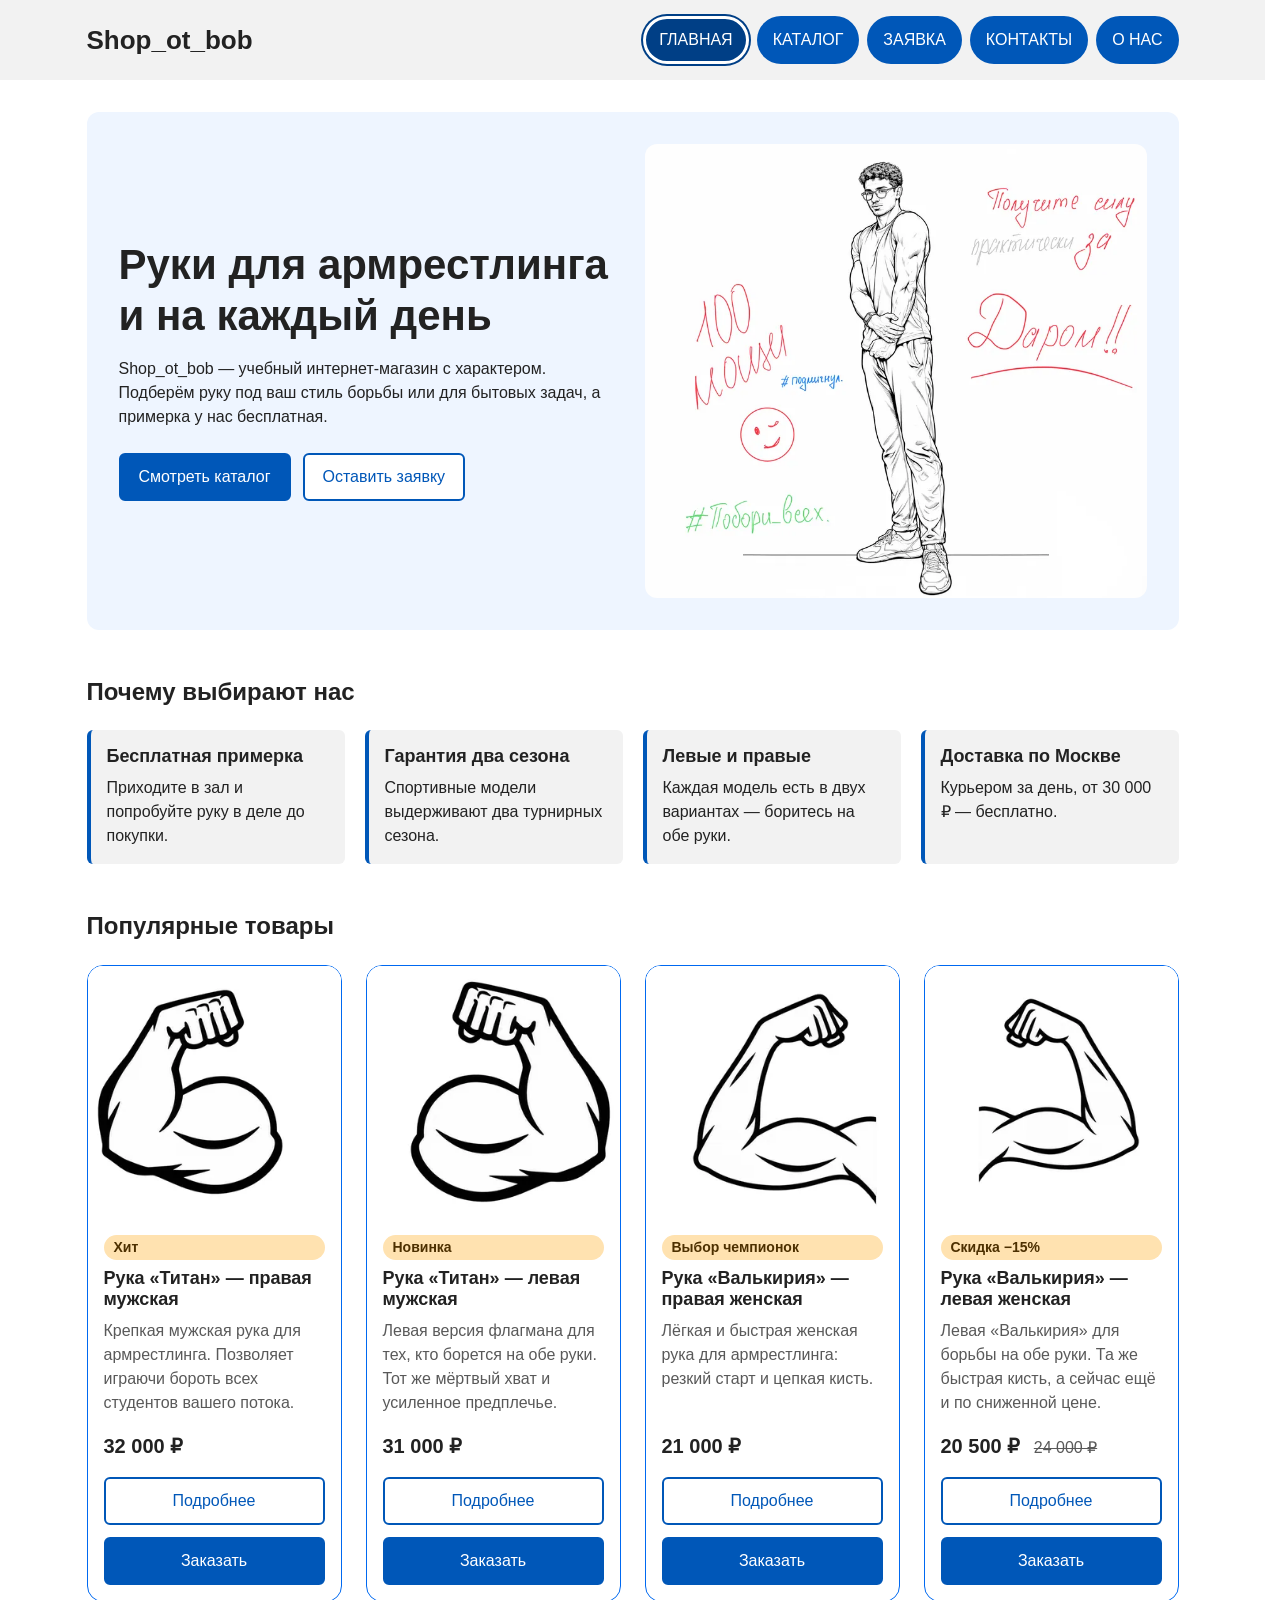
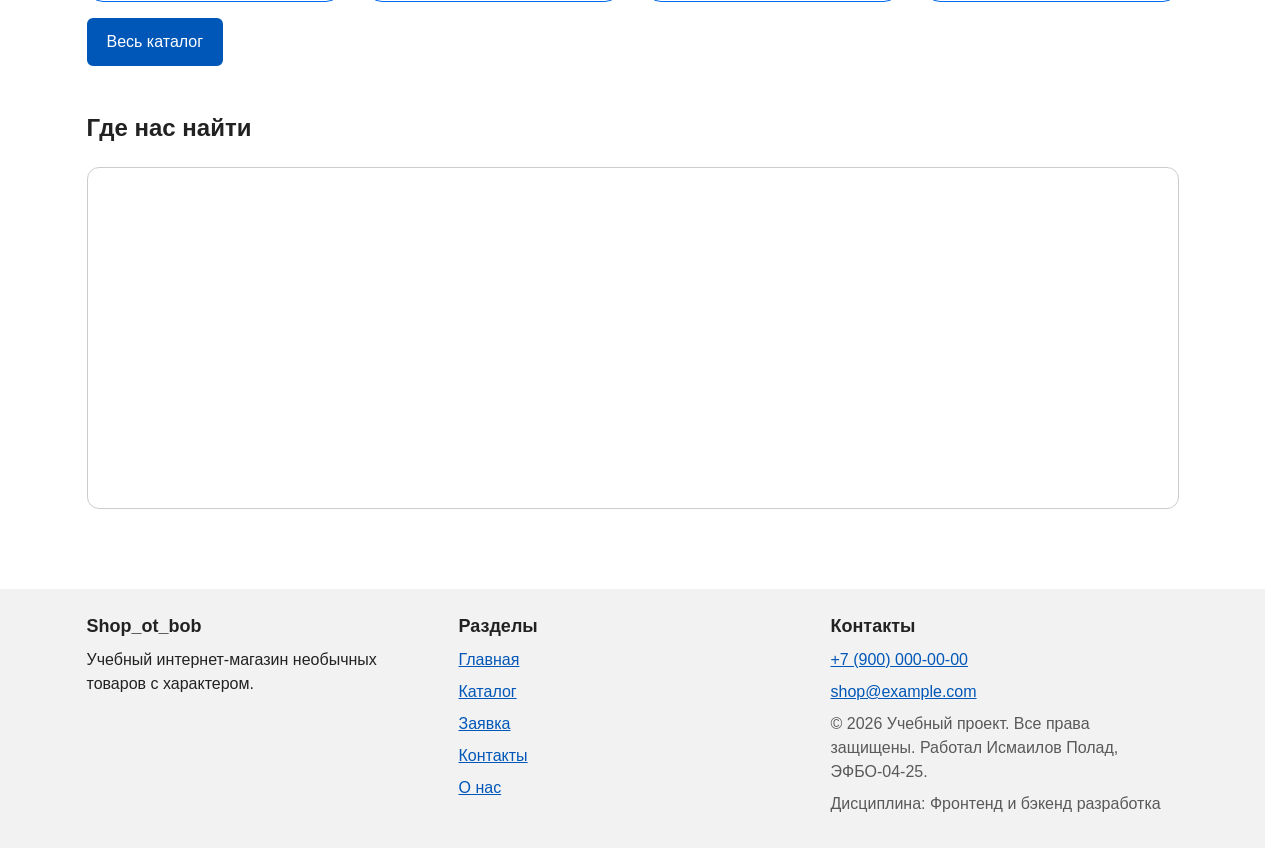
==== commit 4455a640: "Merge pull request #2 from prozzi2/feature/a11y-lighthouse-audit Improve accessibility and add Light" ====
--- a/index.html
+++ b/index.html
@@ -3,20 +3,22 @@
 <head>
   <meta charset="UTF-8">
   <meta name="viewport" content="width=device-width, initial-scale=1.0">
-  <title>Учебный интернет-магазин</title>
+  <title>Shop_ot_bob — руки для армрестлинга и на каждый день</title>
   <link rel="icon" type="image/png" href="images/favicon.png">
   <link rel="stylesheet" href="css/style.css">
   <link rel="stylesheet" href="css/responsive.css">
   <script src="js/main.js" defer></script>
 </head>
 <body>
+<a class="skip-link" href="#main">Перейти к основному содержимому</a>
+
 <header class="page-header">
   <div class="site-header">
     <a class="site-logo" href="index.html">Shop_ot_bob</a>
 
     <nav class="site-nav" id="site-nav" aria-label="Основная навигация">
       <ul class="site-nav__list">
-        <li class="site-nav__item"><a class="site-nav__link site-nav__link--active" href="index.html">Главная</a></li>
+        <li class="site-nav__item"><a class="site-nav__link site-nav__link--active" href="index.html" aria-current="page">Главная</a></li>
         <li class="site-nav__item"><a class="site-nav__link" href="catalog.html">Каталог</a></li>
         <li class="site-nav__item"><a class="site-nav__link" href="order.html">Заявка</a></li>
         <li class="site-nav__item"><a class="site-nav__link" href="contacts.html">Контакты</a></li>
@@ -26,7 +28,7 @@
   </div>
 </header>
 
-<main class="main">
+<main class="main" id="main" tabindex="-1">
   <section class="hero section">
     <div class="hero__content">
       <h1 class="hero__title">Руки для армрестлинга и на каждый день</h1>
@@ -77,7 +79,7 @@
                   images/hero-wide-1200.jpg 1200w,
                   images/hero-wide-1600.jpg 1600w"
           sizes="(max-width: 899px) 480px, (max-width: 1187px) 45vw, 520px"
-          alt="Реклама товаров"
+          alt="Рисунок: кудрявый парень в очках и футболке — основатель магазина. Рукописные надписи: «Получите силу практически даром», «100 мощи», «Побори всех»"
           width="1628"
           height="1472"
         >
@@ -131,7 +133,7 @@
                     images/pravaya_ruka-480.jpg 480w,
                     images/pravaya_ruka-640.jpg 640w"
             sizes="(max-width: 639px) 100vw, (max-width: 1023px) 50vw, (max-width: 1279px) 33vw, 270px"
-            alt="Правая рука для армрестлинга"
+            alt="Рисунок: согнутая в локте правая мужская рука с крупным бицепсом и сжатым кулаком"
             width="640"
             height="640"
             loading="lazy"
@@ -143,8 +145,8 @@
           <p class="product-card__description">Крепкая мужская рука для армрестлинга. Позволяет играючи бороть всех студентов вашего потока.</p>
           <p class="product-card__price">32&nbsp;000&nbsp;₽</p>
           <div class="product-card__actions">
-            <a class="button button--ghost" href="product.html">Подробнее</a>
-            <button class="button product-card__button" type="button" data-product="Рука «Титан» — правая мужская">Заказать</button>
+            <a class="button button--ghost" href="product.html" aria-label="Подробнее: Рука «Титан» — правая мужская">Подробнее</a>
+            <button class="button product-card__button" type="button" data-product="Рука «Титан» — правая мужская" aria-label="Заказать: Рука «Титан» — правая мужская">Заказать</button>
           </div>
         </div>
       </article>
@@ -165,7 +167,7 @@
                     images/levaya_ruka-480.jpg 480w,
                     images/levaya_ruka-640.jpg 640w"
             sizes="(max-width: 639px) 100vw, (max-width: 1023px) 50vw, (max-width: 1279px) 33vw, 270px"
-            alt="Левая рука для армрестлинга"
+            alt="Рисунок: согнутая в локте левая мужская рука с крупным бицепсом и сжатым кулаком"
             width="640"
             height="640"
             loading="lazy"
@@ -177,8 +179,8 @@
           <p class="product-card__description">Левая версия флагмана для тех, кто борется на обе руки. Тот же мёртвый хват и усиленное предплечье.</p>
           <p class="product-card__price">31&nbsp;000&nbsp;₽</p>
           <div class="product-card__actions">
-            <a class="button button--ghost" href="product.html">Подробнее</a>
-            <button class="button product-card__button" type="button" data-product="Рука «Титан» — левая мужская">Заказать</button>
+            <a class="button button--ghost" href="product.html" aria-label="Подробнее: Рука «Титан» — левая мужская">Подробнее</a>
+            <button class="button product-card__button" type="button" data-product="Рука «Титан» — левая мужская" aria-label="Заказать: Рука «Титан» — левая мужская">Заказать</button>
           </div>
         </div>
       </article>
@@ -199,7 +201,7 @@
                     images/prav_zhenskaya_ruka-480.jpg 480w,
                     images/prav_zhenskaya_ruka-640.jpg 640w"
             sizes="(max-width: 639px) 100vw, (max-width: 1023px) 50vw, (max-width: 1279px) 33vw, 270px"
-            alt="Правая женская рука для армрестлинга"
+            alt="Рисунок: согнутая в локте правая женская рука с рельефным бицепсом"
             width="640"
             height="640"
             loading="lazy"
@@ -211,8 +213,8 @@
           <p class="product-card__description">Лёгкая и быстрая женская рука для армрестлинга: резкий старт и цепкая кисть.</p>
           <p class="product-card__price">21&nbsp;000&nbsp;₽</p>
           <div class="product-card__actions">
-            <a class="button button--ghost" href="product.html">Подробнее</a>
-            <button class="button product-card__button" type="button" data-product="Рука «Валькирия» — правая женская">Заказать</button>
+            <a class="button button--ghost" href="product.html" aria-label="Подробнее: Рука «Валькирия» — правая женская">Подробнее</a>
+            <button class="button product-card__button" type="button" data-product="Рука «Валькирия» — правая женская" aria-label="Заказать: Рука «Валькирия» — правая женская">Заказать</button>
           </div>
         </div>
       </article>
@@ -233,7 +235,7 @@
                     images/lev_zhenskaya_ruka-480.jpg 480w,
                     images/lev_zhenskaya_ruka-640.jpg 640w"
             sizes="(max-width: 639px) 100vw, (max-width: 1023px) 50vw, (max-width: 1279px) 33vw, 270px"
-            alt="Левая женская рука для армрестлинга"
+            alt="Рисунок: согнутая в локте левая женская рука с рельефным бицепсом"
             width="640"
             height="640"
             loading="lazy"
@@ -243,10 +245,10 @@
           <p class="product-card__badge">Скидка −15%</p>
           <h3 class="product-card__title"><a href="product.html">Рука «Валькирия» — левая женская</a></h3>
           <p class="product-card__description">Левая «Валькирия» для борьбы на обе руки. Та же быстрая кисть, а сейчас ещё и по сниженной цене.</p>
-          <p class="product-card__price">20&nbsp;500&nbsp;₽ <del>24&nbsp;000&nbsp;₽</del></p>
+          <p class="product-card__price">20&nbsp;500&nbsp;₽ <span class="visually-hidden">Старая цена:</span> <del>24&nbsp;000&nbsp;₽</del></p>
           <div class="product-card__actions">
-            <a class="button button--ghost" href="product.html">Подробнее</a>
-            <button class="button product-card__button" type="button" data-product="Рука «Валькирия» — левая женская">Заказать</button>
+            <a class="button button--ghost" href="product.html" aria-label="Подробнее: Рука «Валькирия» — левая женская">Подробнее</a>
+            <button class="button product-card__button" type="button" data-product="Рука «Валькирия» — левая женская" aria-label="Заказать: Рука «Валькирия» — левая женская">Заказать</button>
           </div>
         </div>
       </article>
@@ -260,13 +262,11 @@
   <section class="section" id="map" aria-labelledby="map-title">
     <h2 class="section__title" id="map-title">Где нас найти</h2>
     <div class="map-container">
-      <iframe src="https://yandex.ru/map-widget/v1/?um=constructor%3A89a524108dad21f16cf2f4a0d76adc41d935ef46cfc1c6afd9af5f4293ef12c2&amp;source=constructor" frameborder="0"></iframe>
+      <iframe src="https://yandex.ru/map-widget/v1/?um=constructor%3A89a524108dad21f16cf2f4a0d76adc41d935ef46cfc1c6afd9af5f4293ef12c2&amp;source=constructor" title="Яндекс Карта: как добраться до магазина Shop_ot_bob" loading="lazy"></iframe>
     </div>
   </section>
 
-  <p class="success-message" id="quick-success" role="status" hidden>
-  Форма успешно отправлена!
-</p>
+  <p class="success-message" id="quick-success" role="status"></p>
 </main>
 
 <footer class="site-footer">
@@ -300,47 +300,60 @@
 </footer>
 
 <dialog class="order-dialog" id="order-dialog" aria-labelledby="order-dialog-title">
-  <h2 class="order-dialog__title" id="order-dialog-title" tabindex="-1" autofocus>Быстрая заявка</h2>
+  <div class="order-dialog__header">
+    <h2 class="order-dialog__title" id="order-dialog-title" tabindex="-1" autofocus>Быстрая заявка</h2>
+    <button class="modal__close" type="button" aria-label="Закрыть окно" data-close-dialog>
+      <span aria-hidden="true">×</span>
+    </button>
+  </div>
+
+  <p class="order-dialog__product">Товар: <strong id="selected-product-text"></strong></p>
 
   <form class="order-form order-form--single js-form" id="quick-form" action="#" method="post" data-success="quick-success" novalidate>
     <input id="selected-product" name="selected-product" type="hidden">
 
     <div class="order-form__group">
-      <label class="order-form__label" for="quick-name">Имя</label>
-      <input class="order-form__input" id="quick-name" name="name" type="text" minlength="2" autocomplete="given-name" placeholder="Введите ваше имя" required>
-    </div>
-
-    <div class="order-form__group">
-      <label class="order-form__label" for="quick-email">E-mail</label>
-      <input class="order-form__input" id="quick-email" name="email" type="email" autocomplete="email" placeholder="example@mail.ru" required>
-    </div>
-
-    <div class="order-form__group">
-      <label class="order-form__label" for="quick-phone">Телефон</label>
-      <input class="order-form__input" id="quick-phone" name="phone" type="tel" inputmode="tel" autocomplete="tel" placeholder="+7 (900) 000-00-00" pattern="^\+7 \(\d{3}\) \d{3}-\d{2}-\d{2}$" required>
+      <label class="order-form__label" for="quick-name">Имя <span class="order-form__required" aria-hidden="true">*</span></label>
+      <input class="order-form__input" id="quick-name" name="name" type="text" minlength="2" autocomplete="given-name" placeholder="Введите ваше имя" required aria-describedby="quick-name-error">
+      <p class="form-error" id="quick-name-error" hidden></p>
+    </div>
+
+    <div class="order-form__group">
+      <label class="order-form__label" for="quick-email">E-mail <span class="order-form__required" aria-hidden="true">*</span></label>
+      <input class="order-form__input" id="quick-email" name="email" type="email" autocomplete="email" placeholder="example@mail.ru" required aria-describedby="quick-email-error">
+      <p class="form-error" id="quick-email-error" hidden></p>
+    </div>
+
+    <div class="order-form__group">
+      <label class="order-form__label" for="quick-phone">Телефон <span class="order-form__required" aria-hidden="true">*</span></label>
+      <input class="order-form__input" id="quick-phone" name="phone" type="tel" inputmode="tel" autocomplete="tel" placeholder="+7 (900) 000-00-00" pattern="^\+7 \(\d{3}\) \d{3}-\d{2}-\d{2}$" required data-error="Введите телефон в формате +7 (900) 000-00-00" aria-describedby="quick-phone-hint quick-phone-error">
       <p class="form-note" id="quick-phone-hint">Формат: +7 (900) 000-00-00</p>
-    </div>
-
-    <div class="order-form__group">
-      <label class="order-form__label" for="quick-topic">Тема заявки</label>
-      <select class="order-form__select" id="quick-topic" name="topic" required>
+      <p class="form-error" id="quick-phone-error" hidden></p>
+    </div>
+
+    <div class="order-form__group">
+      <label class="order-form__label" for="quick-topic">Тема заявки <span class="order-form__required" aria-hidden="true">*</span></label>
+      <select class="order-form__select" id="quick-topic" name="topic" required aria-describedby="quick-topic-error">
         <option value="">Выберите тему</option>
         <option value="product">Заказ товара</option>
         <option value="consultation">Консультация</option>
         <option value="delivery">Доставка</option>
       </select>
+      <p class="form-error" id="quick-topic-error" hidden></p>
     </div>
 
     <div class="order-form__group">
       <label class="order-form__label" for="quick-comment">Комментарий</label>
-      <textarea class="order-form__textarea" id="quick-comment" name="comment" rows="3" placeholder="Укажите дополнительную информацию"></textarea>
+      <textarea class="order-form__textarea" id="quick-comment" name="comment" rows="3" placeholder="Укажите дополнительную информацию" aria-describedby="quick-comment-error"></textarea>
+      <p class="form-error" id="quick-comment-error" hidden></p>
     </div>
 
     <div class="order-form__group order-form__group--wide">
       <label class="order-form__check" for="quick-agreement">
-        <input id="quick-agreement" name="agreement" type="checkbox" required>
+        <input id="quick-agreement" name="agreement" type="checkbox" required aria-describedby="quick-agreement-error" data-error="Отметьте согласие на обработку данных">
         Я согласен на обработку данных
       </label>
+      <p class="form-error" id="quick-agreement-error" hidden></p>
     </div>
 
     <div class="form-actions">
--- a/css/style.css
+++ b/css/style.css
@@ -11,19 +11,23 @@
   /* Основные цвета проекта */
   --color-bg: #ffffff;
   --color-text: #222222;
-  --color-muted: #8a8a8a;
+  /* Было #8a8a8a — контраст 3,5:1. Стало 7:1 (требование — не меньше 4,5:1). */
+  --color-muted: #595959;
   --color-primary: #0057b8;
   --color-primary-dark: #003f86;
-  --color-border: #dddddd;
-  --color-border-strong: #cccccc;
+  --color-border: #d0d0d0;
+  /* Рамка полей формы: контраст с белым фоном не меньше 3:1. */
+  --color-border-strong: #767676;
   --color-surface: #f2f2f2;
   --color-surface-accent: #eef5ff;
   --color-danger: #b00020;
-  --color-success: #168a2f;
+  /* Было #168a2f — контраст 4,4:1. Стало 6,5:1. */
+  --color-success: #0f6b22;
   --color-success-bg: #eefaf0;
   --color-white: #ffffff;
-  --color-badge-bg: #ff9800;
-  --color-badge-text: #ffffff;
+  /* Метка на карточке: тёмный текст на светлом фоне (контраст 9:1). */
+  --color-badge-bg: #ffe2b0;
+  --color-badge-text: #4d3000;
 
   /* Отступы */
   --space-xs: 4px;
@@ -166,6 +170,8 @@
 /* Текущая страница в меню. */
 .site-nav__link--active {
   background-color: var(--color-primary-dark);
+  /* Отличие не только цветом: добавлена рамка. */
+  box-shadow: inset 0 0 0 3px var(--color-white), 0 0 0 2px var(--color-primary-dark);
 }
 
 /* Кнопки: и <button>, и ссылки с классом .button выглядят одинаково. */
@@ -548,9 +554,37 @@
   font-size: 22px;
 }
 
+.order-dialog__product {
+  margin: 0 0 var(--space-md);
+  padding: var(--space-sm) var(--space-md);
+  border-radius: var(--radius-sm);
+  background-color: var(--color-surface-accent);
+}
+
+/* Крестик закрытия: без текста, поэтому у кнопки есть aria-label. */
+.modal__close {
+  width: 44px;
+  height: 44px;
+  border: 1px solid var(--color-border-strong);
+  border-radius: 50%;
+  background-color: var(--color-white);
+  color: var(--color-text);
+  font-size: 24px;
+  line-height: 1;
+}
+
+.modal__close:hover {
+  background-color: var(--color-surface);
+}
+
 /* Подпись поля. */
 .order-form__label {
   font-weight: bold;
+}
+
+/* Звёздочка обязательного поля. Для скринридера обязательность передаёт required. */
+.order-form__required {
+  color: var(--color-danger);
 }
 
 /* Основные поля формы. */
@@ -592,6 +626,19 @@
 /* Подсветка ошибочных полей: aria-invalid добавляет JavaScript. */
 [aria-invalid="true"] {
   border-color: var(--color-danger);
+  border-width: 2px;
+}
+
+/* Текст ошибки: не только цвет, но и значок с подписью. */
+.form-error {
+  margin: 0;
+  color: var(--color-danger);
+  font-size: 14px;
+  font-weight: bold;
+}
+
+.form-error::before {
+  content: "⚠ ";
 }
 
 /* Сообщение об успешной отправке. */
@@ -601,3 +648,74 @@
   border-left: 4px solid var(--color-success);
   background-color: var(--color-success-bg);
 }
+
+/* Пустая «живая» область не занимает места на странице. */
+.success-message:empty {
+  display: none;
+}
+
+/* ===============================
+   6. Доступность
+   =============================== */
+
+/*
+  Ссылка пропуска: спрятана за верхним краем экрана
+  и появляется, когда на неё попадает фокус с клавиатуры.
+*/
+.skip-link {
+  position: absolute;
+  top: -100px;
+  left: var(--space-md);
+  z-index: 200;
+  padding: 12px 16px;
+  border-radius: var(--radius-sm);
+  background-color: var(--color-text);
+  color: var(--color-white);
+}
+
+.skip-link:focus {
+  top: var(--space-md);
+  color: var(--color-white);
+}
+
+/* Единый видимый фокус для всех интерактивных элементов. */
+:focus-visible {
+  outline: 3px solid var(--color-primary);
+  outline-offset: 3px;
+}
+
+/* На синих «таблетках» синяя обводка не видна — делаем её двойной. */
+.site-nav__link:focus-visible,
+.button:focus-visible {
+  outline: 3px solid var(--color-text);
+  box-shadow: 0 0 0 3px var(--color-white);
+}
+
+/* Заголовок окна получает фокус программно — рамка ему не нужна. */
+[tabindex="-1"]:focus {
+  outline: none;
+}
+
+/* Текст только для скринридеров. */
+.visually-hidden {
+  position: absolute;
+  width: 1px;
+  height: 1px;
+  margin: -1px;
+  padding: 0;
+  border: 0;
+  overflow: hidden;
+  clip-path: inset(50%);
+  white-space: nowrap;
+}
+
+/* Уважаем системную настройку «уменьшить движение». */
+@media (prefers-reduced-motion: reduce) {
+  *,
+  *::before,
+  *::after {
+    scroll-behavior: auto !important;
+    transition-duration: 0.01ms !important;
+    animation-duration: 0.01ms !important;
+  }
+}
--- a/css/responsive.css
+++ b/css/responsive.css
@@ -289,6 +289,13 @@
   overflow: auto;
 }
 
+.order-dialog__header {
+  display: flex;
+  align-items: flex-start;
+  justify-content: space-between;
+  gap: 16px;
+}
+
 /* ===============================
    10. Подвал и «О нас»
    =============================== */
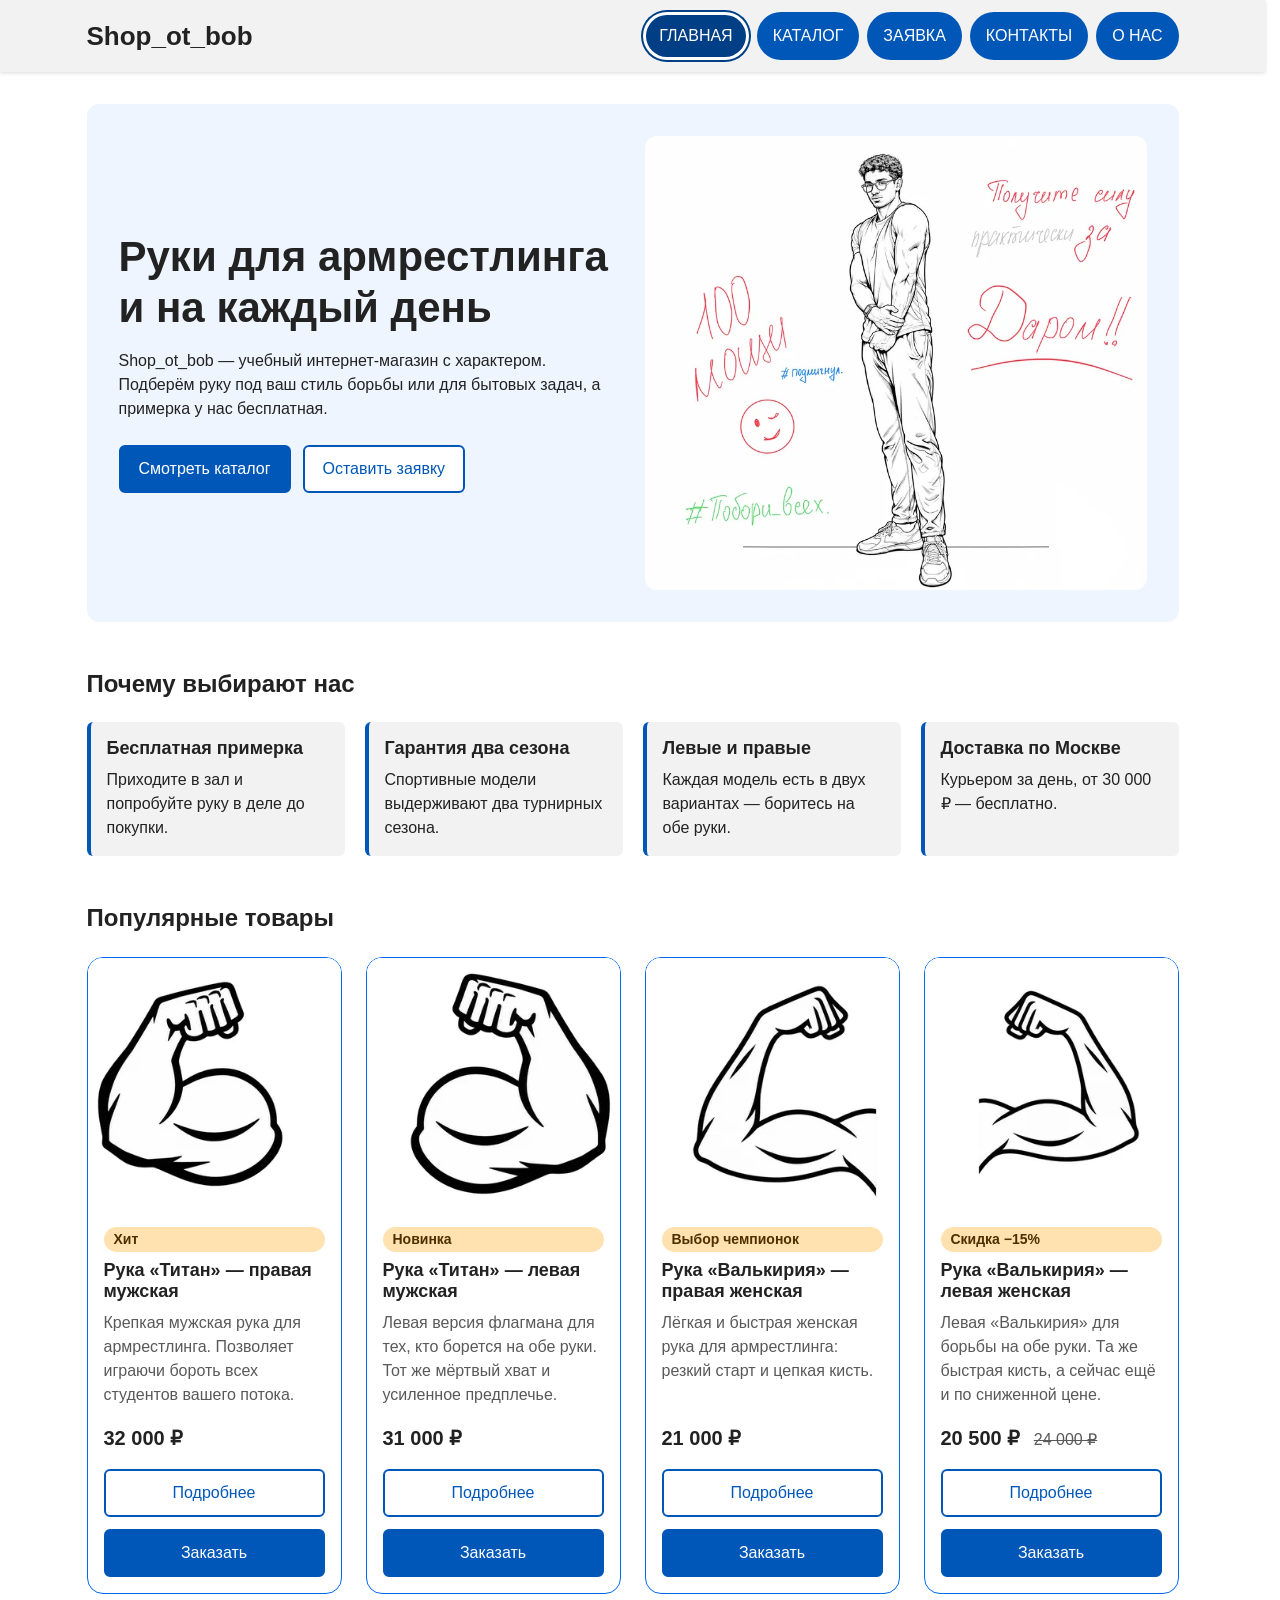
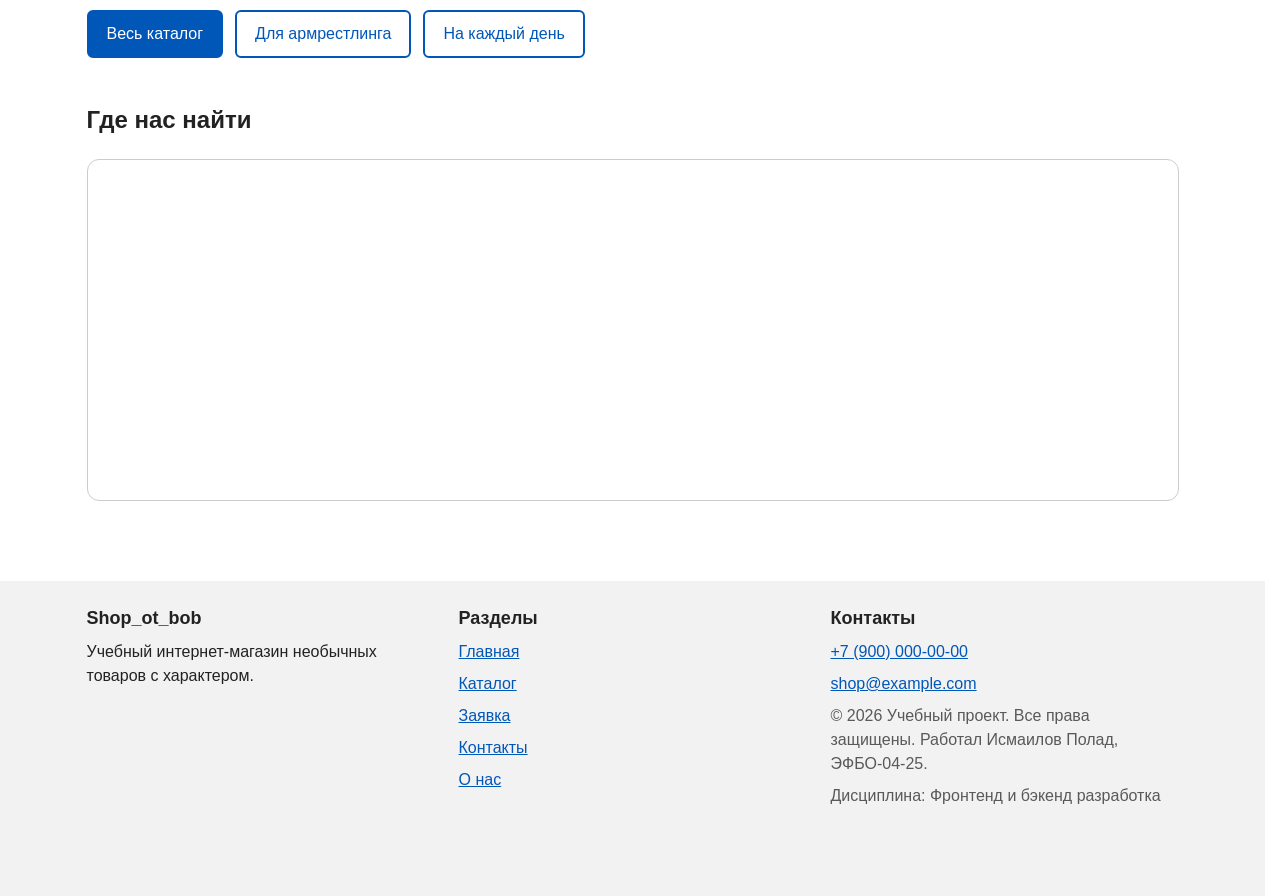
==== commit 744c7251: "Merge pull request #3 from prozzi2/feature/kr3-improvements Add self-made improvements" ====
--- a/index.html
+++ b/index.html
@@ -15,6 +15,11 @@
 <header class="page-header">
   <div class="site-header">
     <a class="site-logo" href="index.html">Shop_ot_bob</a>
+
+    <button class="nav-toggle" type="button" aria-expanded="false" aria-controls="site-nav" hidden>
+      <span class="nav-toggle__icon" aria-hidden="true"></span>
+      Меню
+    </button>
 
     <nav class="site-nav" id="site-nav" aria-label="Основная навигация">
       <ul class="site-nav__list">
@@ -141,11 +146,11 @@
         </picture>
         <div class="product-card__body">
           <p class="product-card__badge">Хит</p>
-          <h3 class="product-card__title"><a href="product.html">Рука «Титан» — правая мужская</a></h3>
+          <h3 class="product-card__title"><a href="product.html?id=1">Рука «Титан» — правая мужская</a></h3>
           <p class="product-card__description">Крепкая мужская рука для армрестлинга. Позволяет играючи бороть всех студентов вашего потока.</p>
           <p class="product-card__price">32&nbsp;000&nbsp;₽</p>
           <div class="product-card__actions">
-            <a class="button button--ghost" href="product.html" aria-label="Подробнее: Рука «Титан» — правая мужская">Подробнее</a>
+            <a class="button button--ghost" href="product.html?id=1" aria-label="Подробнее: Рука «Титан» — правая мужская">Подробнее</a>
             <button class="button product-card__button" type="button" data-product="Рука «Титан» — правая мужская" aria-label="Заказать: Рука «Титан» — правая мужская">Заказать</button>
           </div>
         </div>
@@ -175,11 +180,11 @@
         </picture>
         <div class="product-card__body">
           <p class="product-card__badge">Новинка</p>
-          <h3 class="product-card__title"><a href="product.html">Рука «Титан» — левая мужская</a></h3>
+          <h3 class="product-card__title"><a href="product.html?id=2">Рука «Титан» — левая мужская</a></h3>
           <p class="product-card__description">Левая версия флагмана для тех, кто борется на обе руки. Тот же мёртвый хват и усиленное предплечье.</p>
           <p class="product-card__price">31&nbsp;000&nbsp;₽</p>
           <div class="product-card__actions">
-            <a class="button button--ghost" href="product.html" aria-label="Подробнее: Рука «Титан» — левая мужская">Подробнее</a>
+            <a class="button button--ghost" href="product.html?id=2" aria-label="Подробнее: Рука «Титан» — левая мужская">Подробнее</a>
             <button class="button product-card__button" type="button" data-product="Рука «Титан» — левая мужская" aria-label="Заказать: Рука «Титан» — левая мужская">Заказать</button>
           </div>
         </div>
@@ -209,11 +214,11 @@
         </picture>
         <div class="product-card__body">
           <p class="product-card__badge">Выбор чемпионок</p>
-          <h3 class="product-card__title"><a href="product.html">Рука «Валькирия» — правая женская</a></h3>
+          <h3 class="product-card__title"><a href="product.html?id=3">Рука «Валькирия» — правая женская</a></h3>
           <p class="product-card__description">Лёгкая и быстрая женская рука для армрестлинга: резкий старт и цепкая кисть.</p>
           <p class="product-card__price">21&nbsp;000&nbsp;₽</p>
           <div class="product-card__actions">
-            <a class="button button--ghost" href="product.html" aria-label="Подробнее: Рука «Валькирия» — правая женская">Подробнее</a>
+            <a class="button button--ghost" href="product.html?id=3" aria-label="Подробнее: Рука «Валькирия» — правая женская">Подробнее</a>
             <button class="button product-card__button" type="button" data-product="Рука «Валькирия» — правая женская" aria-label="Заказать: Рука «Валькирия» — правая женская">Заказать</button>
           </div>
         </div>
@@ -243,11 +248,11 @@
         </picture>
         <div class="product-card__body">
           <p class="product-card__badge">Скидка −15%</p>
-          <h3 class="product-card__title"><a href="product.html">Рука «Валькирия» — левая женская</a></h3>
+          <h3 class="product-card__title"><a href="product.html?id=4">Рука «Валькирия» — левая женская</a></h3>
           <p class="product-card__description">Левая «Валькирия» для борьбы на обе руки. Та же быстрая кисть, а сейчас ещё и по сниженной цене.</p>
           <p class="product-card__price">20&nbsp;500&nbsp;₽ <span class="visually-hidden">Старая цена:</span> <del>24&nbsp;000&nbsp;₽</del></p>
           <div class="product-card__actions">
-            <a class="button button--ghost" href="product.html" aria-label="Подробнее: Рука «Валькирия» — левая женская">Подробнее</a>
+            <a class="button button--ghost" href="product.html?id=4" aria-label="Подробнее: Рука «Валькирия» — левая женская">Подробнее</a>
             <button class="button product-card__button" type="button" data-product="Рука «Валькирия» — левая женская" aria-label="Заказать: Рука «Валькирия» — левая женская">Заказать</button>
           </div>
         </div>
@@ -256,6 +261,8 @@
 
     <p class="hero__actions">
       <a class="button" href="catalog.html">Весь каталог</a>
+      <a class="button button--ghost" href="catalog.html?category=sport">Для армрестлинга</a>
+      <a class="button button--ghost" href="catalog.html?category=daily">На каждый день</a>
     </p>
   </section>
 
@@ -299,6 +306,8 @@
   </div>
 </footer>
 
+<a class="back-to-top" href="#top" aria-label="Наверх, к началу страницы"><span aria-hidden="true">↑</span></a>
+
 <dialog class="order-dialog" id="order-dialog" aria-labelledby="order-dialog-title">
   <div class="order-dialog__header">
     <h2 class="order-dialog__title" id="order-dialog-title" tabindex="-1" autofocus>Быстрая заявка</h2>
--- a/css/style.css
+++ b/css/style.css
@@ -525,6 +525,28 @@
   margin-bottom: var(--space-sm);
 }
 
+.order-summary {
+  margin: 0 0 var(--space-lg);
+}
+
+.order-summary div {
+  display: flex;
+  justify-content: space-between;
+  gap: var(--space-md);
+  padding: var(--space-sm) 0;
+  border-bottom: 1px solid var(--color-border);
+}
+
+.order-summary dt {
+  color: var(--color-muted);
+}
+
+.order-summary dd {
+  margin: 0;
+  font-weight: bold;
+  text-align: right;
+}
+
 .about p {
   margin: 0 0 20px;
   line-height: 1.7;
--- a/css/responsive.css
+++ b/css/responsive.css
@@ -505,3 +505,353 @@
     grid-template-columns: 280px minmax(0, 1fr);
   }
 }
+
+/* ===============================
+   12. Самостоятельные доработки
+   =============================== */
+
+/* ----- 12.1. Мобильное меню с кнопкой-«бургером» ----- */
+
+/*
+  Шапка «прилипает» к верху экрана.
+  scroll-padding-top не даёт ей закрывать блок, к которому ведёт якорная ссылка.
+*/
+html {
+  scroll-behavior: smooth;
+  scroll-padding-top: 96px;
+}
+
+.page-header {
+  position: sticky;
+  top: 0;
+  z-index: 50;
+  box-shadow: 0 1px 4px rgb(0 0 0 / 0.15);
+}
+
+/* На телефоне логотип и кнопка меню стоят в одну строку, меню — под ними. */
+.site-header {
+  flex-direction: row;
+  flex-wrap: wrap;
+  align-items: center;
+  justify-content: space-between;
+  padding-block: 12px;
+}
+
+.site-nav {
+  flex-basis: 100%;
+}
+
+.nav-toggle {
+  display: inline-flex;
+  align-items: center;
+  gap: 10px;
+  min-height: 44px;
+  padding: 8px 14px;
+  border: 2px solid var(--color-primary);
+  border-radius: var(--radius-sm);
+  background-color: var(--color-white);
+  color: var(--color-primary);
+  font-weight: bold;
+}
+
+/* Кнопка скрыта атрибутом hidden, пока не загрузился JavaScript. */
+.nav-toggle[hidden] {
+  display: none;
+}
+
+/* Значок из трёх полосок нарисован псевдоэлементами. */
+.nav-toggle__icon,
+.nav-toggle__icon::before,
+.nav-toggle__icon::after {
+  display: block;
+  width: 22px;
+  height: 3px;
+  border-radius: 2px;
+  background-color: currentColor;
+  transition: transform 0.2s;
+}
+
+.nav-toggle__icon {
+  position: relative;
+}
+
+.nav-toggle__icon::before,
+.nav-toggle__icon::after {
+  content: "";
+  position: absolute;
+  left: 0;
+}
+
+.nav-toggle__icon::before {
+  top: -7px;
+}
+
+.nav-toggle__icon::after {
+  top: 7px;
+}
+
+/* Открытое меню: полоски складываются в крестик. */
+.nav-toggle[aria-expanded="true"] .nav-toggle__icon {
+  background-color: transparent;
+}
+
+.nav-toggle[aria-expanded="true"] .nav-toggle__icon::before {
+  transform: translateY(7px) rotate(45deg);
+}
+
+.nav-toggle[aria-expanded="true"] .nav-toggle__icon::after {
+  transform: translateY(-7px) rotate(-45deg);
+}
+
+/*
+  Меню сворачивается только когда работает JavaScript (класс .js на <html>).
+  Без скриптов меню остаётся открытым — сайтом всё равно можно пользоваться.
+*/
+.js .site-nav {
+  display: none;
+}
+
+.js .site-nav.site-nav--open {
+  display: block;
+}
+
+/* Если пунктов много, а экран низкий — меню прокручивается само. */
+.site-nav--open {
+  max-height: calc(100dvh - 90px);
+  overflow-y: auto;
+}
+
+@media (min-width: 768px) {
+  .site-header {
+    flex-wrap: nowrap;
+  }
+
+  .site-nav {
+    flex-basis: auto;
+  }
+
+  /* На планшете и desktop меню всегда видно, кнопка не нужна. */
+  .nav-toggle {
+    display: none;
+  }
+
+  .js .site-nav {
+    display: block;
+  }
+}
+
+/* ----- 12.2. Каталог: сворачиваемый фильтр ----- */
+
+.filters-toggle {
+  width: 100%;
+}
+
+.filters-toggle[hidden] {
+  display: none;
+}
+
+.filters-toggle[aria-expanded="true"] {
+  margin-bottom: 12px;
+}
+
+.js .catalog-filters {
+  display: none;
+}
+
+.js .catalog-filters.catalog-filters--open {
+  display: block;
+}
+
+/* Варианты фильтра на планшете — в несколько колонок, чтобы панель была ниже. */
+@media (min-width: 640px) {
+  .catalog-filters__groups {
+    display: grid;
+    grid-template-columns: repeat(2, minmax(0, 1fr));
+    gap: 0 24px;
+  }
+}
+
+@media (min-width: 1024px) {
+  .filters-toggle {
+    display: none;
+  }
+
+  .js .catalog-filters {
+    display: block;
+  }
+
+  /* В боковой колонке группы снова идут друг под другом. */
+  .catalog-filters__groups {
+    display: block;
+  }
+
+  /* Липкий фильтр учитывает высоту липкой шапки. */
+  .catalog-filters {
+    top: 104px;
+    max-height: calc(100dvh - 120px);
+    overflow-y: auto;
+  }
+}
+
+.filter-range {
+  width: 100%;
+  min-height: 32px;
+  accent-color: var(--color-primary);
+}
+
+/* ----- 12.3. Таблица сравнения → карточки на телефоне ----- */
+
+/*
+  Единственный запрос «сверху вниз» (max-width):
+  карточный вид нужен только там, где таблица не помещается.
+  Каждая строка становится карточкой, а название колонки
+  подставляется из атрибута data-label.
+*/
+@media (max-width: 639px) {
+  .table-wrapper--cards {
+    overflow-x: visible;
+  }
+
+  .product-table--cards {
+    min-width: 0;
+    background-color: transparent;
+  }
+
+  .product-table--cards,
+  .product-table--cards caption,
+  .product-table--cards tbody,
+  .product-table--cards tr,
+  .product-table--cards th,
+  .product-table--cards td {
+    display: block;
+  }
+
+  /* Шапка таблицы скрыта визуально, но остаётся для скринридера. */
+  .product-table--cards thead {
+    position: absolute;
+    width: 1px;
+    height: 1px;
+    overflow: hidden;
+    clip-path: inset(50%);
+  }
+
+  .product-table--cards tr {
+    margin-bottom: 16px;
+    border: 1px solid var(--color-border);
+    border-radius: var(--radius-lg);
+    background-color: var(--color-white);
+    overflow: hidden;
+  }
+
+  .product-table--cards th,
+  .product-table--cards td {
+    border: 0;
+    border-bottom: 1px solid var(--color-border);
+  }
+
+  .product-table--cards tr > :last-child {
+    border-bottom: 0;
+  }
+
+  .product-table--cards tbody th {
+    background-color: var(--color-surface-accent);
+    font-size: 18px;
+  }
+
+  .product-table--cards td {
+    display: flex;
+    justify-content: space-between;
+    gap: 16px;
+    text-align: right;
+  }
+
+  .product-table--cards td::before {
+    content: attr(data-label);
+    flex: none;
+    max-width: 50%;
+    color: var(--color-muted);
+    font-weight: bold;
+    text-align: left;
+  }
+}
+
+/* ----- 12.4. Кнопка «Наверх» ----- */
+
+.back-to-top {
+  position: fixed;
+  right: 16px;
+  bottom: 16px;
+  z-index: 40;
+  display: flex;
+  align-items: center;
+  justify-content: center;
+  width: 48px;
+  height: 48px;
+  border: 2px solid var(--color-white);
+  border-radius: 50%;
+  background-color: var(--color-primary);
+  color: var(--color-white);
+  font-size: 22px;
+  text-decoration: none;
+  box-shadow: 0 2px 8px rgb(0 0 0 / 0.3);
+}
+
+.back-to-top:hover {
+  background-color: var(--color-primary-dark);
+  color: var(--color-white);
+}
+
+.back-to-top[hidden] {
+  display: none;
+}
+
+/* Запас снизу, чтобы кнопка не закрывала последний текст подвала. */
+.site-footer__inner {
+  padding-bottom: 80px;
+}
+
+@media (min-width: 768px) {
+  .back-to-top {
+    right: 32px;
+    bottom: 32px;
+  }
+}
+
+/* ----- 12.5. Мелкие улучшения ----- */
+
+/* На устройствах с мышью карточка приподнимается при наведении. */
+@media (hover: hover) {
+  .product-card {
+    transition: transform 0.2s, box-shadow 0.2s;
+  }
+
+  .product-card:hover {
+    transform: translateY(-4px);
+    box-shadow: 0 8px 20px rgb(0 87 184 / 0.2);
+  }
+}
+
+/* Сводка заказа «прилипает» рядом с длинной формой. */
+@media (min-width: 1024px) {
+  .order-aside {
+    position: sticky;
+    top: 104px;
+  }
+}
+
+/* Печать: только содержимое, без меню, фильтра и кнопок. */
+@media print {
+  .page-header,
+  .catalog-filters,
+  .filters-toggle,
+  .back-to-top,
+  .map-container,
+  .skip-link,
+  .product-card__actions {
+    display: none !important;
+  }
+
+  .products-grid {
+    grid-template-columns: repeat(2, minmax(0, 1fr));
+  }
+}
